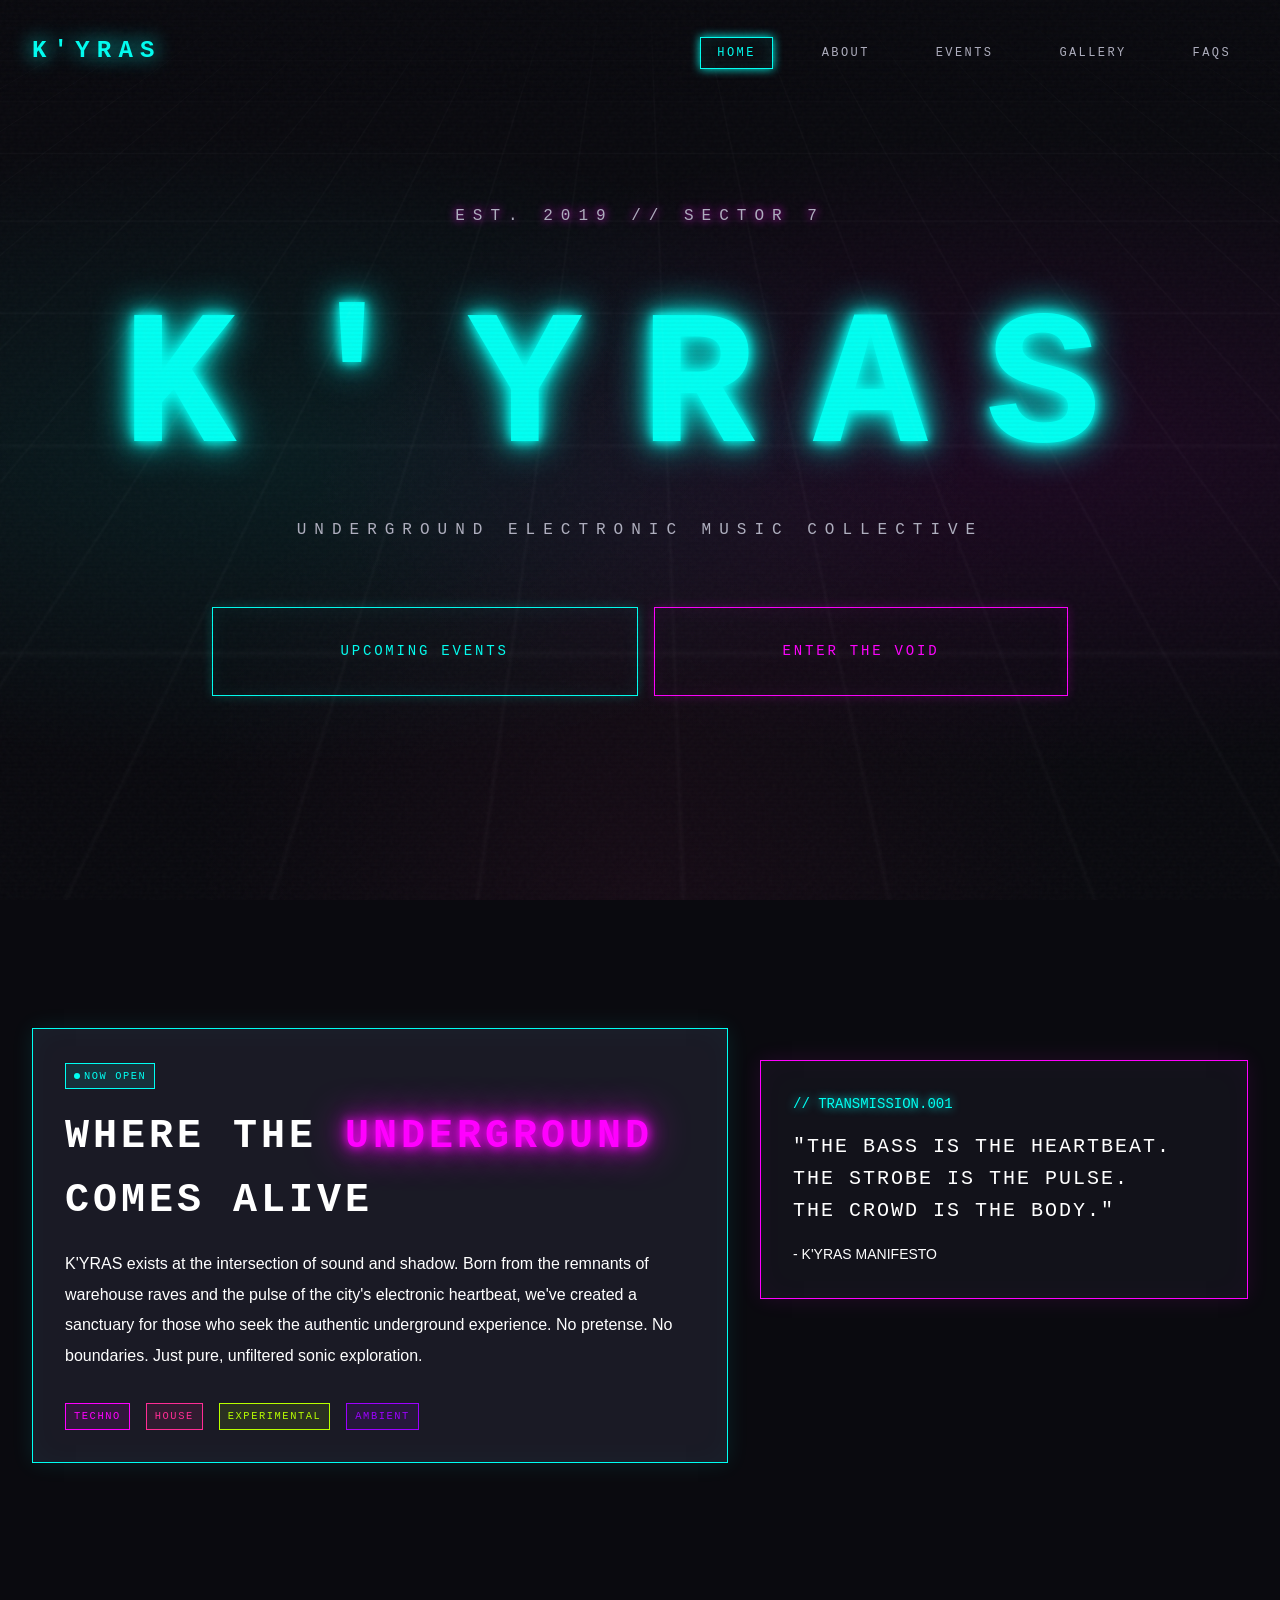
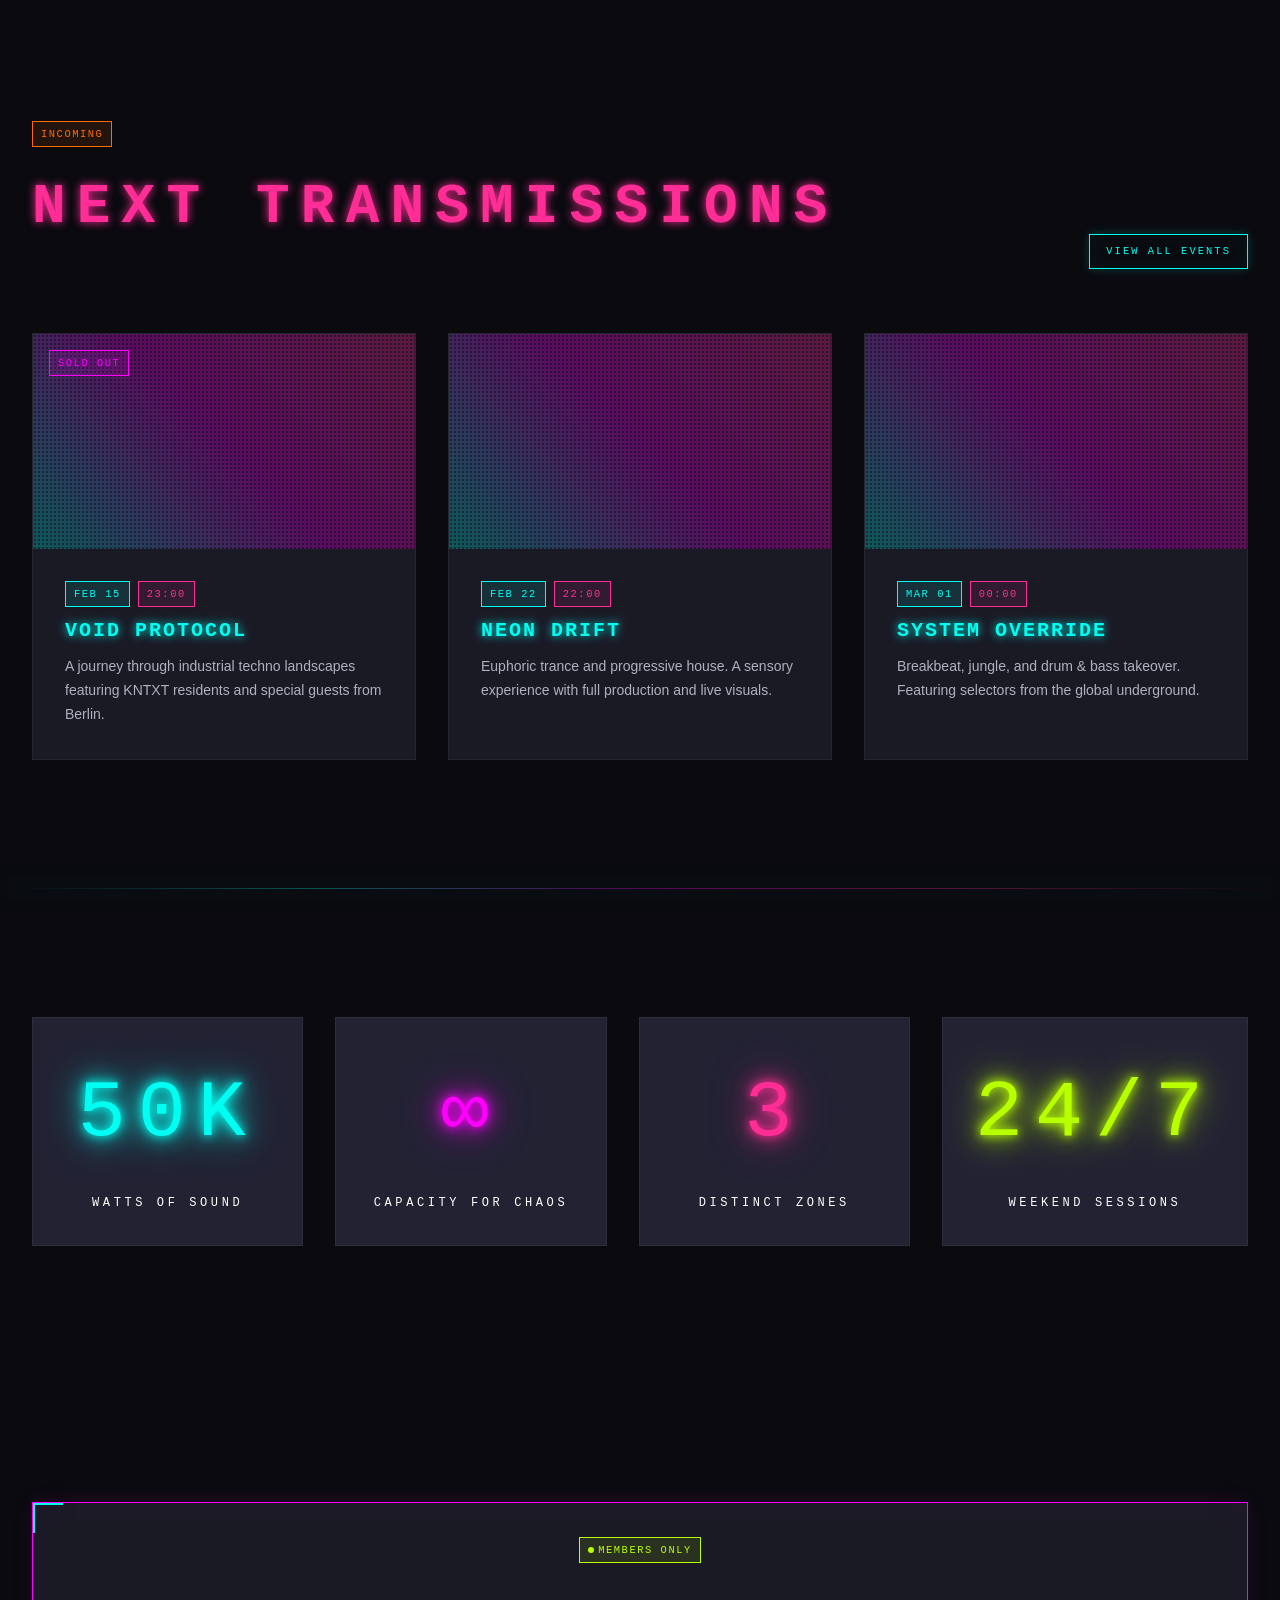
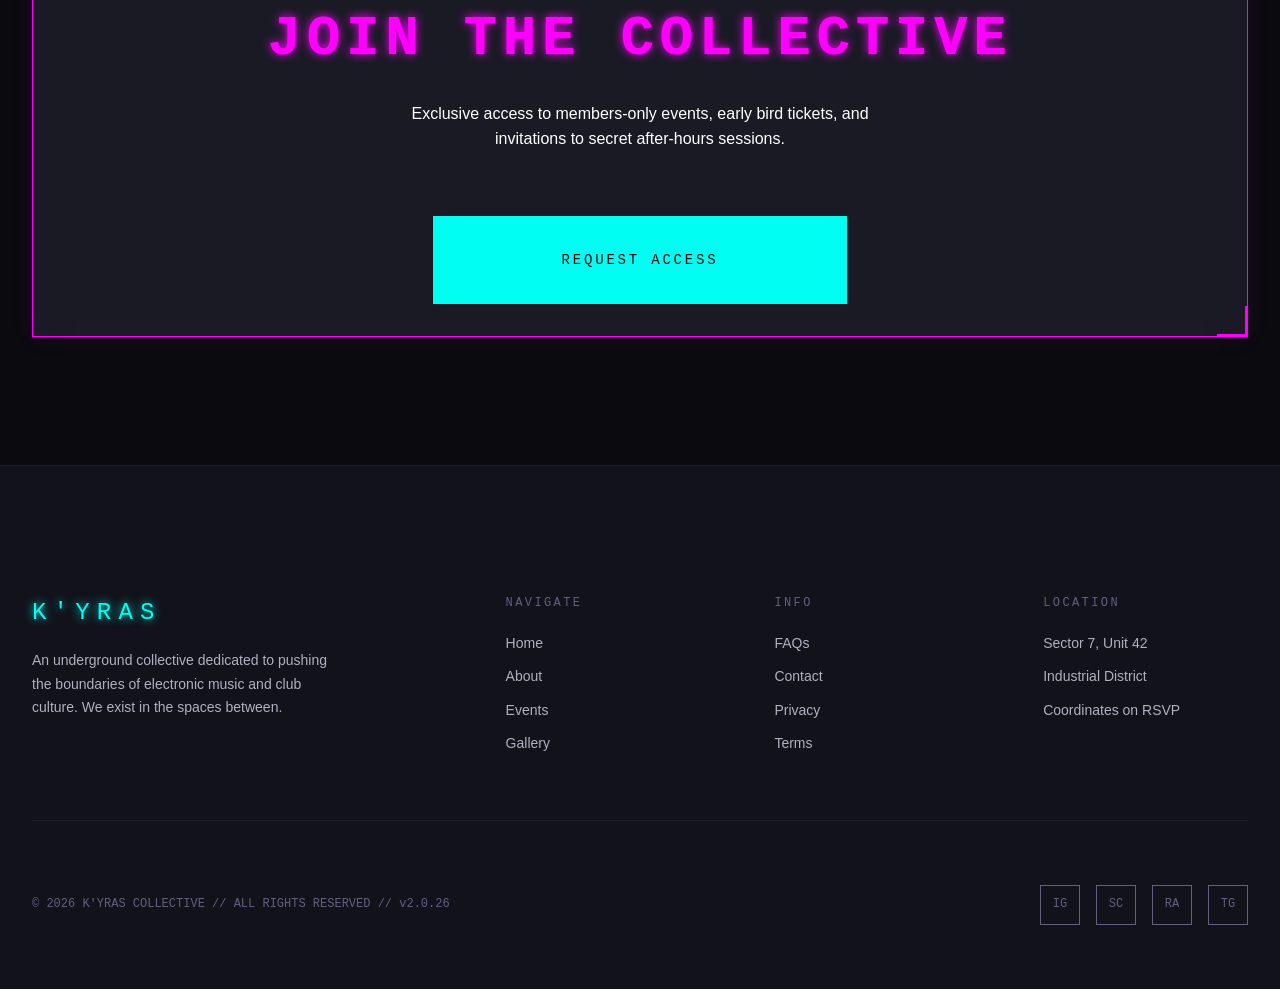
==== index.html @ 22c8f32f "first commit" ====
<!DOCTYPE html>
<html lang="en">
<head>
  <meta charset="UTF-8">
  <meta name="viewport" content="width=device-width, initial-scale=1.0">
  <meta name="description" content="K'YRAS - Underground club experience. Techno, house, and experimental electronic music in the heart of the city.">
  <title>K'YRAS | Underground Club</title>
  <link rel="stylesheet" href="styles.css">
</head>
<body>
  <!-- Scanline overlay -->
  <div class="scanline"></div>

  <!-- Navigation -->
  <nav class="nav">
    <div class="container nav-inner">
      <a href="index.html" class="nav-logo">K'YRAS</a>
      <button class="nav-toggle" aria-label="Toggle navigation">
        <span></span>
        <span></span>
        <span></span>
      </button>
      <ul class="nav-links">
        <li><a href="index.html" class="nav-link active">Home</a></li>
        <li><a href="about.html" class="nav-link">About</a></li>
        <li><a href="events.html" class="nav-link">Events</a></li>
        <li><a href="gallery.html" class="nav-link">Gallery</a></li>
        <li><a href="faqs.html" class="nav-link">FAQs</a></li>
      </ul>
    </div>
  </nav>

  <!-- Hero Section -->
  <header class="hero">
    <div class="hero-background"></div>
    <div class="hero-grid"></div>
    <div class="hero-content">
      <p class="hero-subtitle glow-subtle-magenta">EST. 2019 // SECTOR 7</p>
      <h1 class="hero-title glow-cyan flicker">K'YRAS</h1>
      <p class="hero-subtitle">UNDERGROUND ELECTRONIC MUSIC COLLECTIVE</p>
      <div class="flex justify-center gap-md mt-xl">
        <a href="events.html" class="btn btn-cyan btn-lg">Upcoming Events</a>
        <a href="about.html" class="btn btn-magenta btn-lg">Enter the Void</a>
      </div>
    </div>
  </header>

  <!-- Main Content -->
  <main>
    <!-- Intro Section -->
    <section class="section">
      <div class="container">
        <div class="asymmetric-grid">
          <div class="col-span-7">
            <div class="panel panel-neon-cyan panel-corners">
              <span class="badge badge-cyan badge-pulse mb-md">Now Open</span>
              <h2 class="text-3xl text-display tracking-wide mb-md">
                Where the <span class="glow-magenta">Underground</span> Comes Alive
              </h2>
              <p class="text-secondary mb-lg" style="line-height: 1.9;">
                K'YRAS exists at the intersection of sound and shadow. Born from the remnants of
                warehouse raves and the pulse of the city's electronic heartbeat, we've created
                a sanctuary for those who seek the authentic underground experience. No pretense.
                No boundaries. Just pure, unfiltered sonic exploration.
              </p>
              <div class="flex gap-md flex-wrap">
                <span class="badge badge-magenta">TECHNO</span>
                <span class="badge badge-pink">HOUSE</span>
                <span class="badge badge-lime">EXPERIMENTAL</span>
                <span class="badge badge-purple">AMBIENT</span>
              </div>
            </div>
          </div>
          <div class="col-span-5 offset-down">
            <div class="panel panel-dark panel-neon-magenta">
              <p class="text-mono text-sm glow-subtle-cyan mb-md">// TRANSMISSION.001</p>
              <p class="text-lg text-display tracking-wide">
                "THE BASS IS THE HEARTBEAT.<br>
                THE STROBE IS THE PULSE.<br>
                THE CROWD IS THE BODY."
              </p>
              <p class="text-muted text-sm mt-md">- K'YRAS MANIFESTO</p>
            </div>
          </div>
        </div>
      </div>
    </section>

    <!-- Featured Events Preview -->
    <section class="section">
      <div class="container">
        <div class="section-header flex justify-between items-end">
          <div>
            <span class="badge badge-orange mb-md">INCOMING</span>
            <h2 class="section-title glow-subtle-pink">Next Transmissions</h2>
          </div>
          <a href="events.html" class="btn btn-cyan btn-sm">View All Events</a>
        </div>

        <div class="grid gap-lg mt-xl" style="grid-template-columns: repeat(auto-fit, minmax(350px, 1fr));">
          <!-- Event Card 1 -->
          <article class="card card-glow">
            <div class="card-image">
              <span class="badge badge-magenta" style="position: absolute; top: 1rem; left: 1rem; z-index: 2;">
                SOLD OUT
              </span>
            </div>
            <div class="card-content">
              <div class="flex gap-sm mb-sm">
                <span class="badge badge-cyan">FEB 15</span>
                <span class="badge badge-pink">23:00</span>
              </div>
              <h3 class="card-title glow-subtle-cyan">VOID PROTOCOL</h3>
              <p class="card-text">
                A journey through industrial techno landscapes featuring
                KNTXT residents and special guests from Berlin.
              </p>
            </div>
          </article>

          <!-- Event Card 2 -->
          <article class="card card-glow">
            <div class="card-image"></div>
            <div class="card-content">
              <div class="flex gap-sm mb-sm">
                <span class="badge badge-cyan">FEB 22</span>
                <span class="badge badge-pink">22:00</span>
              </div>
              <h3 class="card-title glow-subtle-cyan">NEON DRIFT</h3>
              <p class="card-text">
                Euphoric trance and progressive house. A sensory experience
                with full production and live visuals.
              </p>
            </div>
          </article>

          <!-- Event Card 3 -->
          <article class="card card-glow">
            <div class="card-image"></div>
            <div class="card-content">
              <div class="flex gap-sm mb-sm">
                <span class="badge badge-cyan">MAR 01</span>
                <span class="badge badge-pink">00:00</span>
              </div>
              <h3 class="card-title glow-subtle-cyan">SYSTEM OVERRIDE</h3>
              <p class="card-text">
                Breakbeat, jungle, and drum & bass takeover.
                Featuring selectors from the global underground.
              </p>
            </div>
          </article>
        </div>
      </div>
    </section>

    <!-- Divider -->
    <div class="divider divider-glow"></div>

    <!-- Stats/Features Section -->
    <section class="section">
      <div class="container">
        <div class="grid grid-4 gap-lg">
          <div class="panel panel-elevated text-center py-xl">
            <p class="text-5xl text-display glow-cyan">50K</p>
            <p class="text-display text-xs tracking-widest text-muted mt-md">WATTS OF SOUND</p>
          </div>
          <div class="panel panel-elevated text-center py-xl">
            <p class="text-5xl text-display glow-magenta">∞</p>
            <p class="text-display text-xs tracking-widest text-muted mt-md">CAPACITY FOR CHAOS</p>
          </div>
          <div class="panel panel-elevated text-center py-xl">
            <p class="text-5xl text-display glow-pink">3</p>
            <p class="text-display text-xs tracking-widest text-muted mt-md">DISTINCT ZONES</p>
          </div>
          <div class="panel panel-elevated text-center py-xl">
            <p class="text-5xl text-display glow-lime">24/7</p>
            <p class="text-display text-xs tracking-widest text-muted mt-md">WEEKEND SESSIONS</p>
          </div>
        </div>
      </div>
    </section>

    <!-- CTA Section -->
    <section class="section py-xxl">
      <div class="container text-center">
        <div class="panel panel-neon-magenta bracket-corners py-xxl px-lg">
          <span class="badge badge-lime badge-pulse mb-lg">MEMBERS ONLY</span>
          <h2 class="text-4xl text-display tracking-wide mb-md glow-subtle-magenta">
            Join the Collective
          </h2>
          <p class="text-secondary mb-xl" style="max-width: 500px; margin-left: auto; margin-right: auto;">
            Exclusive access to members-only events, early bird tickets,
            and invitations to secret after-hours sessions.
          </p>
          <a href="about.html" class="btn btn-filled btn-lg">Request Access</a>
        </div>
      </div>
    </section>
  </main>

  <!-- Footer -->
  <footer class="footer">
    <div class="container">
      <div class="footer-grid">
        <div class="footer-brand">
          <p class="footer-logo">K'YRAS</p>
          <p class="footer-tagline">
            An underground collective dedicated to pushing the boundaries of
            electronic music and club culture. We exist in the spaces between.
          </p>
        </div>
        <div>
          <p class="footer-heading">Navigate</p>
          <ul class="footer-links">
            <li><a href="index.html" class="footer-link">Home</a></li>
            <li><a href="about.html" class="footer-link">About</a></li>
            <li><a href="events.html" class="footer-link">Events</a></li>
            <li><a href="gallery.html" class="footer-link">Gallery</a></li>
          </ul>
        </div>
        <div>
          <p class="footer-heading">Info</p>
          <ul class="footer-links">
            <li><a href="faqs.html" class="footer-link">FAQs</a></li>
            <li><a href="#" class="footer-link">Contact</a></li>
            <li><a href="#" class="footer-link">Privacy</a></li>
            <li><a href="#" class="footer-link">Terms</a></li>
          </ul>
        </div>
        <div>
          <p class="footer-heading">Location</p>
          <ul class="footer-links">
            <li><span class="footer-link">Sector 7, Unit 42</span></li>
            <li><span class="footer-link">Industrial District</span></li>
            <li><span class="footer-link">Coordinates on RSVP</span></li>
          </ul>
        </div>
      </div>
      <div class="footer-bottom">
        <p class="footer-copyright">
          &copy; 2026 K'YRAS COLLECTIVE // ALL RIGHTS RESERVED // v2.0.26
        </p>
        <div class="footer-socials">
          <a href="#" class="footer-social" aria-label="Instagram">IG</a>
          <a href="#" class="footer-social" aria-label="SoundCloud">SC</a>
          <a href="#" class="footer-social" aria-label="Resident Advisor">RA</a>
          <a href="#" class="footer-social" aria-label="Telegram">TG</a>
        </div>
      </div>
    </div>
  </footer>

  <script>
    // Simple mobile nav toggle
    document.querySelector('.nav-toggle').addEventListener('click', function() {
      document.querySelector('.nav-links').classList.toggle('active');
    });
  </script>
</body>
</html>
---- styles.css ----
/* ============================================
   K'YRAS UNDERGROUND CLUB - STYLES
   Y2K Cyber Rave Aesthetic
   ============================================ */

/* ============================================
   CSS VARIABLES - COLOR PALETTE
   ============================================ */
:root {
  /* Primary Dark Backgrounds */
  --bg-void: #0a0a0f;
  --bg-dark: #12121a;
  --bg-panel: #1a1a25;
  --bg-elevated: #222233;

  /* Neon Accent Colors */
  --neon-cyan: #00fff2;
  --neon-magenta: #ff00ff;
  --neon-pink: #ff2d95;
  --neon-lime: #b8ff00;
  --neon-orange: #ff6b00;
  --neon-purple: #9d00ff;
  --neon-blue: #0066ff;

  /* Text Colors */
  --text-primary: #ffffff;
  --text-secondary: #b0b0c0;
  --text-muted: #606080;

  /* Glow Intensities */
  --glow-sm: 0 0 10px;
  --glow-md: 0 0 20px;
  --glow-lg: 0 0 40px;
  --glow-xl: 0 0 60px;

  /* Spacing */
  --space-xs: 0.25rem;
  --space-sm: 0.5rem;
  --space-md: 1rem;
  --space-lg: 2rem;
  --space-xl: 4rem;
  --space-xxl: 8rem;

  /* Border Radius */
  --radius-sm: 2px;
  --radius-md: 4px;
  --radius-lg: 8px;
  --radius-pill: 50px;

  /* Transitions */
  --transition-fast: 0.15s ease;
  --transition-base: 0.3s ease;
  --transition-slow: 0.5s ease;

  /* Typography */
  --font-display: 'Courier New', 'Consolas', monospace;
  --font-body: 'Segoe UI', 'Arial', sans-serif;
  --font-mono: 'Courier New', monospace;
}

/* ============================================
   RESET & BASE STYLES
   ============================================ */
*, *::before, *::after {
  box-sizing: border-box;
  margin: 0;
  padding: 0;
}

html {
  scroll-behavior: smooth;
  font-size: 16px;
}

body {
  font-family: var(--font-body);
  background-color: var(--bg-void);
  color: var(--text-primary);
  line-height: 1.6;
  min-height: 100vh;
  overflow-x: hidden;
}

/* Grain texture overlay */
body::before {
  content: '';
  position: fixed;
  top: 0;
  left: 0;
  width: 100%;
  height: 100%;
  background-image: url("data:image/svg+xml,%3Csvg viewBox='0 0 256 256' xmlns='http://www.w3.org/2000/svg'%3E%3Cfilter id='noise'%3E%3CfeTurbulence type='fractalNoise' baseFrequency='0.9' numOctaves='4' stitchTiles='stitch'/%3E%3C/filter%3E%3Crect width='100%25' height='100%25' filter='url(%23noise)'/%3E%3C/svg%3E");
  opacity: 0.03;
  pointer-events: none;
  z-index: 1000;
}

a {
  color: inherit;
  text-decoration: none;
}

ul, ol {
  list-style: none;
}

img {
  max-width: 100%;
  height: auto;
  display: block;
}

/* ============================================
   TYPOGRAPHY UTILITIES
   ============================================ */
.text-display {
  font-family: var(--font-display);
  text-transform: uppercase;
  letter-spacing: 0.15em;
}

.text-mono {
  font-family: var(--font-mono);
}

.text-xs { font-size: 0.75rem; }
.text-sm { font-size: 0.875rem; }
.text-base { font-size: 1rem; }
.text-lg { font-size: 1.25rem; }
.text-xl { font-size: 1.5rem; }
.text-2xl { font-size: 2rem; }
.text-3xl { font-size: 2.5rem; }
.text-4xl { font-size: 3.5rem; }
.text-5xl { font-size: 5rem; }

.text-center { text-align: center; }
.text-left { text-align: left; }
.text-right { text-align: right; }

.text-uppercase { text-transform: uppercase; }
.text-lowercase { text-transform: lowercase; }

.font-bold { font-weight: 700; }
.font-light { font-weight: 300; }

.tracking-wide { letter-spacing: 0.1em; }
.tracking-wider { letter-spacing: 0.2em; }
.tracking-widest { letter-spacing: 0.3em; }

/* ============================================
   GLOW TEXT CLASSES
   ============================================ */
.glow-cyan {
  color: var(--neon-cyan);
  text-shadow:
    var(--glow-sm) var(--neon-cyan),
    var(--glow-md) var(--neon-cyan),
    var(--glow-lg) var(--neon-cyan);
}

.glow-magenta {
  color: var(--neon-magenta);
  text-shadow:
    var(--glow-sm) var(--neon-magenta),
    var(--glow-md) var(--neon-magenta),
    var(--glow-lg) var(--neon-magenta);
}

.glow-pink {
  color: var(--neon-pink);
  text-shadow:
    var(--glow-sm) var(--neon-pink),
    var(--glow-md) var(--neon-pink),
    var(--glow-lg) var(--neon-pink);
}

.glow-lime {
  color: var(--neon-lime);
  text-shadow:
    var(--glow-sm) var(--neon-lime),
    var(--glow-md) var(--neon-lime),
    var(--glow-lg) var(--neon-lime);
}

.glow-purple {
  color: var(--neon-purple);
  text-shadow:
    var(--glow-sm) var(--neon-purple),
    var(--glow-md) var(--neon-purple),
    var(--glow-lg) var(--neon-purple);
}

.glow-orange {
  color: var(--neon-orange);
  text-shadow:
    var(--glow-sm) var(--neon-orange),
    var(--glow-md) var(--neon-orange),
    var(--glow-lg) var(--neon-orange);
}

/* Subtle glow variants */
.glow-subtle-cyan {
  color: var(--neon-cyan);
  text-shadow: var(--glow-sm) var(--neon-cyan);
}

.glow-subtle-magenta {
  color: var(--neon-magenta);
  text-shadow: var(--glow-sm) var(--neon-magenta);
}

.glow-subtle-pink {
  color: var(--neon-pink);
  text-shadow: var(--glow-sm) var(--neon-pink);
}

/* Animated glow pulse */
.glow-pulse {
  animation: glowPulse 2s ease-in-out infinite;
}

@keyframes glowPulse {
  0%, 100% { opacity: 1; filter: brightness(1); }
  50% { opacity: 0.8; filter: brightness(1.2); }
}

/* ============================================
   LAYOUT UTILITIES
   ============================================ */
.container {
  width: 100%;
  max-width: 1400px;
  margin: 0 auto;
  padding: 0 var(--space-lg);
}

.container-narrow {
  max-width: 900px;
}

.container-wide {
  max-width: 1600px;
}

.flex { display: flex; }
.flex-col { flex-direction: column; }
.flex-wrap { flex-wrap: wrap; }
.items-center { align-items: center; }
.items-start { align-items: flex-start; }
.items-end { align-items: flex-end; }
.justify-center { justify-content: center; }
.justify-between { justify-content: space-between; }
.justify-end { justify-content: flex-end; }
.gap-xs { gap: var(--space-xs); }
.gap-sm { gap: var(--space-sm); }
.gap-md { gap: var(--space-md); }
.gap-lg { gap: var(--space-lg); }
.gap-xl { gap: var(--space-xl); }

.grid { display: grid; }
.grid-2 { grid-template-columns: repeat(2, 1fr); }
.grid-3 { grid-template-columns: repeat(3, 1fr); }
.grid-4 { grid-template-columns: repeat(4, 1fr); }

/* Spacing utilities */
.mt-sm { margin-top: var(--space-sm); }
.mt-md { margin-top: var(--space-md); }
.mt-lg { margin-top: var(--space-lg); }
.mt-xl { margin-top: var(--space-xl); }
.mt-xxl { margin-top: var(--space-xxl); }

.mb-sm { margin-bottom: var(--space-sm); }
.mb-md { margin-bottom: var(--space-md); }
.mb-lg { margin-bottom: var(--space-lg); }
.mb-xl { margin-bottom: var(--space-xl); }

.py-sm { padding-top: var(--space-sm); padding-bottom: var(--space-sm); }
.py-md { padding-top: var(--space-md); padding-bottom: var(--space-md); }
.py-lg { padding-top: var(--space-lg); padding-bottom: var(--space-lg); }
.py-xl { padding-top: var(--space-xl); padding-bottom: var(--space-xl); }
.py-xxl { padding-top: var(--space-xxl); padding-bottom: var(--space-xxl); }

.px-sm { padding-left: var(--space-sm); padding-right: var(--space-sm); }
.px-md { padding-left: var(--space-md); padding-right: var(--space-md); }
.px-lg { padding-left: var(--space-lg); padding-right: var(--space-lg); }

/* ============================================
   NAVIGATION
   ============================================ */
.nav {
  position: fixed;
  top: 0;
  left: 0;
  right: 0;
  z-index: 100;
  background: linear-gradient(180deg, var(--bg-void) 0%, transparent 100%);
  padding: var(--space-lg) 0;
}

.nav-inner {
  display: flex;
  align-items: center;
  justify-content: space-between;
}

.nav-logo {
  font-family: var(--font-display);
  font-size: 1.5rem;
  font-weight: 700;
  letter-spacing: 0.3em;
  color: var(--neon-cyan);
  text-shadow: var(--glow-md) var(--neon-cyan);
  transition: var(--transition-base);
}

.nav-logo:hover {
  text-shadow: var(--glow-xl) var(--neon-cyan);
}

.nav-links {
  display: flex;
  gap: var(--space-lg);
}

.nav-link {
  font-family: var(--font-display);
  font-size: 0.75rem;
  letter-spacing: 0.2em;
  text-transform: uppercase;
  color: var(--text-secondary);
  padding: var(--space-sm) var(--space-md);
  border: 1px solid transparent;
  transition: var(--transition-base);
  position: relative;
}

.nav-link::before {
  content: '';
  position: absolute;
  bottom: 0;
  left: 50%;
  width: 0;
  height: 1px;
  background: var(--neon-cyan);
  box-shadow: var(--glow-sm) var(--neon-cyan);
  transition: var(--transition-base);
  transform: translateX(-50%);
}

.nav-link:hover {
  color: var(--neon-cyan);
  text-shadow: var(--glow-sm) var(--neon-cyan);
}

.nav-link:hover::before {
  width: 100%;
}

.nav-link.active {
  color: var(--neon-cyan);
  border-color: var(--neon-cyan);
  box-shadow:
    inset 0 0 20px rgba(0, 255, 242, 0.1),
    var(--glow-sm) var(--neon-cyan);
}

/* Mobile nav toggle */
.nav-toggle {
  display: none;
  flex-direction: column;
  gap: 5px;
  background: none;
  border: none;
  cursor: pointer;
  padding: var(--space-sm);
}

.nav-toggle span {
  width: 25px;
  height: 2px;
  background: var(--neon-cyan);
  box-shadow: var(--glow-sm) var(--neon-cyan);
}

/* ============================================
   TECHNO BUTTONS
   ============================================ */
.btn {
  display: inline-flex;
  align-items: center;
  justify-content: center;
  gap: var(--space-sm);
  font-family: var(--font-display);
  font-size: 0.75rem;
  letter-spacing: 0.2em;
  text-transform: uppercase;
  padding: var(--space-md) var(--space-xl);
  border: 1px solid currentColor;
  background: transparent;
  cursor: pointer;
  transition: var(--transition-base);
  position: relative;
  overflow: hidden;
}

.btn::before {
  content: '';
  position: absolute;
  top: 0;
  left: -100%;
  width: 100%;
  height: 100%;
  background: linear-gradient(90deg, transparent, rgba(255,255,255,0.1), transparent);
  transition: var(--transition-slow);
}

.btn:hover::before {
  left: 100%;
}

/* Cyan button */
.btn-cyan {
  color: var(--neon-cyan);
  border-color: var(--neon-cyan);
  box-shadow:
    inset 0 0 20px rgba(0, 255, 242, 0.05),
    0 0 10px rgba(0, 255, 242, 0.2);
}

.btn-cyan:hover {
  background: rgba(0, 255, 242, 0.1);
  box-shadow:
    inset 0 0 30px rgba(0, 255, 242, 0.15),
    var(--glow-md) var(--neon-cyan);
  text-shadow: var(--glow-sm) var(--neon-cyan);
}

/* Magenta button */
.btn-magenta {
  color: var(--neon-magenta);
  border-color: var(--neon-magenta);
  box-shadow:
    inset 0 0 20px rgba(255, 0, 255, 0.05),
    0 0 10px rgba(255, 0, 255, 0.2);
}

.btn-magenta:hover {
  background: rgba(255, 0, 255, 0.1);
  box-shadow:
    inset 0 0 30px rgba(255, 0, 255, 0.15),
    var(--glow-md) var(--neon-magenta);
  text-shadow: var(--glow-sm) var(--neon-magenta);
}

/* Pink button */
.btn-pink {
  color: var(--neon-pink);
  border-color: var(--neon-pink);
  box-shadow:
    inset 0 0 20px rgba(255, 45, 149, 0.05),
    0 0 10px rgba(255, 45, 149, 0.2);
}

.btn-pink:hover {
  background: rgba(255, 45, 149, 0.1);
  box-shadow:
    inset 0 0 30px rgba(255, 45, 149, 0.15),
    var(--glow-md) var(--neon-pink);
  text-shadow: var(--glow-sm) var(--neon-pink);
}

/* Lime button */
.btn-lime {
  color: var(--neon-lime);
  border-color: var(--neon-lime);
  box-shadow:
    inset 0 0 20px rgba(184, 255, 0, 0.05),
    0 0 10px rgba(184, 255, 0, 0.2);
}

.btn-lime:hover {
  background: rgba(184, 255, 0, 0.1);
  box-shadow:
    inset 0 0 30px rgba(184, 255, 0, 0.15),
    var(--glow-md) var(--neon-lime);
  text-shadow: var(--glow-sm) var(--neon-lime);
}

/* Filled button variant */
.btn-filled {
  background: var(--neon-cyan);
  color: var(--bg-void);
  border-color: var(--neon-cyan);
}

.btn-filled:hover {
  background: var(--text-primary);
  border-color: var(--text-primary);
  color: var(--bg-void);
}

/* Small button */
.btn-sm {
  padding: var(--space-sm) var(--space-md);
  font-size: 0.65rem;
}

/* Large button */
.btn-lg {
  padding: var(--space-lg) var(--space-xxl);
  font-size: 0.875rem;
}

/* ============================================
   NEON BORDER PANELS
   ============================================ */
.panel {
  background: var(--bg-panel);
  border: 1px solid rgba(255, 255, 255, 0.05);
  padding: var(--space-lg);
  position: relative;
}

.panel-dark {
  background: var(--bg-dark);
}

.panel-elevated {
  background: var(--bg-elevated);
}

/* Neon bordered panels */
.panel-neon-cyan {
  border-color: var(--neon-cyan);
  box-shadow:
    inset 0 0 30px rgba(0, 255, 242, 0.03),
    0 0 20px rgba(0, 255, 242, 0.1);
}

.panel-neon-magenta {
  border-color: var(--neon-magenta);
  box-shadow:
    inset 0 0 30px rgba(255, 0, 255, 0.03),
    0 0 20px rgba(255, 0, 255, 0.1);
}

.panel-neon-pink {
  border-color: var(--neon-pink);
  box-shadow:
    inset 0 0 30px rgba(255, 45, 149, 0.03),
    0 0 20px rgba(255, 45, 149, 0.1);
}

.panel-neon-lime {
  border-color: var(--neon-lime);
  box-shadow:
    inset 0 0 30px rgba(184, 255, 0, 0.03),
    0 0 20px rgba(184, 255, 0, 0.1);
}

.panel-neon-purple {
  border-color: var(--neon-purple);
  box-shadow:
    inset 0 0 30px rgba(157, 0, 255, 0.03),
    0 0 20px rgba(157, 0, 255, 0.1);
}

/* Hover glow effect for panels */
.panel-hover-glow {
  transition: var(--transition-base);
}

.panel-hover-glow:hover {
  transform: translateY(-2px);
}

.panel-neon-cyan.panel-hover-glow:hover {
  box-shadow:
    inset 0 0 40px rgba(0, 255, 242, 0.08),
    0 0 40px rgba(0, 255, 242, 0.2);
}

.panel-neon-magenta.panel-hover-glow:hover {
  box-shadow:
    inset 0 0 40px rgba(255, 0, 255, 0.08),
    0 0 40px rgba(255, 0, 255, 0.2);
}

.panel-neon-pink.panel-hover-glow:hover {
  box-shadow:
    inset 0 0 40px rgba(255, 45, 149, 0.08),
    0 0 40px rgba(255, 45, 149, 0.2);
}

/* Corner accents */
.panel-corners::before,
.panel-corners::after {
  content: '';
  position: absolute;
  width: 20px;
  height: 20px;
  border: 1px solid var(--neon-cyan);
}

.panel-corners::before {
  top: -1px;
  left: -1px;
  border-right: none;
  border-bottom: none;
}

.panel-corners::after {
  bottom: -1px;
  right: -1px;
  border-left: none;
  border-top: none;
}

/* ============================================
   CARD LAYOUTS
   ============================================ */
.card {
  background: var(--bg-panel);
  border: 1px solid rgba(255, 255, 255, 0.05);
  overflow: hidden;
  transition: var(--transition-base);
}

.card-image {
  width: 100%;
  aspect-ratio: 16/9;
  background: var(--bg-dark);
  position: relative;
  overflow: hidden;
}

.card-image::before {
  content: '';
  position: absolute;
  inset: 0;
  background: linear-gradient(
    45deg,
    var(--neon-cyan) 0%,
    var(--neon-magenta) 50%,
    var(--neon-pink) 100%
  );
  opacity: 0.3;
}

/* Halftone pattern overlay */
.card-image::after {
  content: '';
  position: absolute;
  inset: 0;
  background-image: radial-gradient(circle, var(--bg-void) 1px, transparent 1px);
  background-size: 4px 4px;
  opacity: 0.5;
}

.card-content {
  padding: var(--space-lg);
}

.card-title {
  font-family: var(--font-display);
  font-size: 1.25rem;
  letter-spacing: 0.1em;
  margin-bottom: var(--space-sm);
}

.card-text {
  color: var(--text-secondary);
  font-size: 0.875rem;
  line-height: 1.7;
}

/* Card hover effects */
.card-glow:hover {
  border-color: var(--neon-cyan);
  box-shadow: 0 0 30px rgba(0, 255, 242, 0.15);
  transform: translateY(-4px);
}

/* ============================================
   UI BADGES
   ============================================ */
.badge {
  display: inline-flex;
  align-items: center;
  gap: var(--space-xs);
  font-family: var(--font-display);
  font-size: 0.65rem;
  letter-spacing: 0.15em;
  text-transform: uppercase;
  padding: var(--space-xs) var(--space-sm);
  border: 1px solid currentColor;
}

.badge-cyan {
  color: var(--neon-cyan);
  background: rgba(0, 255, 242, 0.1);
  border-color: var(--neon-cyan);
}

.badge-magenta {
  color: var(--neon-magenta);
  background: rgba(255, 0, 255, 0.1);
  border-color: var(--neon-magenta);
}

.badge-pink {
  color: var(--neon-pink);
  background: rgba(255, 45, 149, 0.1);
  border-color: var(--neon-pink);
}

.badge-lime {
  color: var(--neon-lime);
  background: rgba(184, 255, 0, 0.1);
  border-color: var(--neon-lime);
}

.badge-orange {
  color: var(--neon-orange);
  background: rgba(255, 107, 0, 0.1);
  border-color: var(--neon-orange);
}

.badge-purple {
  color: var(--neon-purple);
  background: rgba(157, 0, 255, 0.1);
  border-color: var(--neon-purple);
}

/* Pulsing badge */
.badge-pulse::before {
  content: '';
  width: 6px;
  height: 6px;
  border-radius: 50%;
  background: currentColor;
  animation: badgePulse 1.5s ease-in-out infinite;
}

@keyframes badgePulse {
  0%, 100% { opacity: 1; transform: scale(1); }
  50% { opacity: 0.5; transform: scale(0.8); }
}

/* ============================================
   HERO SECTION
   ============================================ */
.hero {
  min-height: 100vh;
  display: flex;
  align-items: center;
  justify-content: center;
  position: relative;
  overflow: hidden;
}

.hero-background {
  position: absolute;
  inset: 0;
  background:
    radial-gradient(ellipse at 20% 50%, rgba(0, 255, 242, 0.08) 0%, transparent 50%),
    radial-gradient(ellipse at 80% 50%, rgba(255, 0, 255, 0.08) 0%, transparent 50%),
    radial-gradient(ellipse at 50% 100%, rgba(255, 45, 149, 0.05) 0%, transparent 50%);
}

.hero-grid {
  position: absolute;
  inset: 0;
  background-image:
    linear-gradient(rgba(255, 255, 255, 0.02) 1px, transparent 1px),
    linear-gradient(90deg, rgba(255, 255, 255, 0.02) 1px, transparent 1px);
  background-size: 50px 50px;
  transform: perspective(500px) rotateX(60deg);
  transform-origin: center top;
}

.hero-content {
  position: relative;
  z-index: 1;
  text-align: center;
  padding: var(--space-xl);
}

.hero-title {
  font-family: var(--font-display);
  font-size: clamp(3rem, 15vw, 12rem);
  font-weight: 700;
  letter-spacing: 0.3em;
  line-height: 1;
  margin-bottom: var(--space-lg);
}

.hero-subtitle {
  font-family: var(--font-display);
  font-size: clamp(0.75rem, 2vw, 1rem);
  letter-spacing: 0.5em;
  color: var(--text-secondary);
  margin-bottom: var(--space-xl);
}

/* ============================================
   SECTION LAYOUTS
   ============================================ */
.section {
  padding: var(--space-xxl) 0;
  position: relative;
}

.section-header {
  margin-bottom: var(--space-xl);
}

.section-title {
  font-family: var(--font-display);
  font-size: clamp(2rem, 5vw, 3.5rem);
  letter-spacing: 0.2em;
  text-transform: uppercase;
  margin-bottom: var(--space-md);
}

.section-subtitle {
  font-size: 1rem;
  color: var(--text-secondary);
  max-width: 600px;
}

/* Asymmetrical grid layouts */
.asymmetric-grid {
  display: grid;
  grid-template-columns: repeat(12, 1fr);
  gap: var(--space-lg);
}

.col-span-4 { grid-column: span 4; }
.col-span-5 { grid-column: span 5; }
.col-span-6 { grid-column: span 6; }
.col-span-7 { grid-column: span 7; }
.col-span-8 { grid-column: span 8; }
.col-span-12 { grid-column: span 12; }

.row-span-2 { grid-row: span 2; }

/* Offset positioning */
.offset-up { transform: translateY(-2rem); }
.offset-down { transform: translateY(2rem); }

/* ============================================
   EVENT CARDS
   ============================================ */
.event-card {
  display: grid;
  grid-template-columns: auto 1fr auto;
  gap: var(--space-lg);
  padding: var(--space-lg);
  background: var(--bg-panel);
  border: 1px solid rgba(255, 255, 255, 0.05);
  align-items: center;
  transition: var(--transition-base);
}

.event-card:hover {
  border-color: var(--neon-magenta);
  box-shadow: 0 0 30px rgba(255, 0, 255, 0.1);
}

.event-date {
  text-align: center;
  padding: var(--space-md);
  border: 1px solid var(--neon-cyan);
  min-width: 80px;
}

.event-date-day {
  font-family: var(--font-display);
  font-size: 2rem;
  color: var(--neon-cyan);
  line-height: 1;
}

.event-date-month {
  font-family: var(--font-display);
  font-size: 0.75rem;
  letter-spacing: 0.2em;
  color: var(--text-secondary);
  margin-top: var(--space-xs);
}

.event-info {
  display: flex;
  flex-direction: column;
  gap: var(--space-sm);
}

.event-title {
  font-family: var(--font-display);
  font-size: 1.5rem;
  letter-spacing: 0.1em;
}

.event-meta {
  display: flex;
  gap: var(--space-md);
  font-size: 0.875rem;
  color: var(--text-secondary);
}

.event-meta span::before {
  content: '//';
  margin-right: var(--space-sm);
  color: var(--neon-pink);
}

/* ============================================
   GALLERY GRID
   ============================================ */
.gallery-grid {
  display: grid;
  grid-template-columns: repeat(auto-fill, minmax(300px, 1fr));
  gap: var(--space-md);
}

.gallery-item {
  aspect-ratio: 1;
  background: var(--bg-panel);
  position: relative;
  overflow: hidden;
  cursor: pointer;
}

.gallery-item::before {
  content: '';
  position: absolute;
  inset: 0;
  background: linear-gradient(
    135deg,
    var(--neon-cyan) 0%,
    var(--neon-purple) 50%,
    var(--neon-pink) 100%
  );
  opacity: 0.4;
  transition: var(--transition-base);
}

.gallery-item::after {
  content: '';
  position: absolute;
  inset: 0;
  background-image: radial-gradient(circle, var(--bg-void) 1.5px, transparent 1.5px);
  background-size: 6px 6px;
  opacity: 0.6;
}

.gallery-item:hover::before {
  opacity: 0.7;
}

.gallery-item:hover {
  box-shadow: 0 0 40px rgba(0, 255, 242, 0.3);
}

.gallery-item-overlay {
  position: absolute;
  bottom: 0;
  left: 0;
  right: 0;
  padding: var(--space-lg);
  background: linear-gradient(transparent, var(--bg-void));
  z-index: 1;
  transform: translateY(100%);
  transition: var(--transition-base);
}

.gallery-item:hover .gallery-item-overlay {
  transform: translateY(0);
}

/* Masonry-style large items */
.gallery-item-lg {
  grid-column: span 2;
  grid-row: span 2;
}

/* ============================================
   FAQ ACCORDION
   ============================================ */
.faq-item {
  border: 1px solid rgba(255, 255, 255, 0.05);
  margin-bottom: var(--space-md);
  background: var(--bg-panel);
}

.faq-question {
  width: 100%;
  padding: var(--space-lg);
  background: transparent;
  border: none;
  color: var(--text-primary);
  font-family: var(--font-display);
  font-size: 1rem;
  letter-spacing: 0.1em;
  text-align: left;
  cursor: pointer;
  display: flex;
  justify-content: space-between;
  align-items: center;
  transition: var(--transition-base);
}

.faq-question:hover {
  color: var(--neon-cyan);
}

.faq-icon {
  font-family: var(--font-mono);
  font-size: 1.5rem;
  color: var(--neon-magenta);
  transition: var(--transition-base);
}

.faq-item.active .faq-icon {
  transform: rotate(45deg);
}

.faq-answer {
  max-height: 0;
  overflow: hidden;
  transition: var(--transition-base);
}

.faq-item.active .faq-answer {
  max-height: 500px;
}

.faq-answer-content {
  padding: 0 var(--space-lg) var(--space-lg);
  color: var(--text-secondary);
  line-height: 1.8;
}

/* ============================================
   FOOTER
   ============================================ */
.footer {
  padding: var(--space-xxl) 0 var(--space-xl);
  border-top: 1px solid rgba(255, 255, 255, 0.05);
  background: var(--bg-dark);
}

.footer-grid {
  display: grid;
  grid-template-columns: 2fr 1fr 1fr 1fr;
  gap: var(--space-xl);
  margin-bottom: var(--space-xl);
}

.footer-brand {
  max-width: 300px;
}

.footer-logo {
  font-family: var(--font-display);
  font-size: 1.5rem;
  letter-spacing: 0.3em;
  color: var(--neon-cyan);
  text-shadow: var(--glow-sm) var(--neon-cyan);
  margin-bottom: var(--space-md);
}

.footer-tagline {
  color: var(--text-secondary);
  font-size: 0.875rem;
  line-height: 1.7;
}

.footer-heading {
  font-family: var(--font-display);
  font-size: 0.75rem;
  letter-spacing: 0.2em;
  text-transform: uppercase;
  color: var(--text-muted);
  margin-bottom: var(--space-md);
}

.footer-links {
  display: flex;
  flex-direction: column;
  gap: var(--space-sm);
}

.footer-link {
  color: var(--text-secondary);
  font-size: 0.875rem;
  transition: var(--transition-base);
}

.footer-link:hover {
  color: var(--neon-cyan);
  text-shadow: var(--glow-sm) var(--neon-cyan);
}

.footer-bottom {
  display: flex;
  justify-content: space-between;
  align-items: center;
  padding-top: var(--space-xl);
  border-top: 1px solid rgba(255, 255, 255, 0.05);
}

.footer-copyright {
  font-family: var(--font-mono);
  font-size: 0.75rem;
  color: var(--text-muted);
}

.footer-socials {
  display: flex;
  gap: var(--space-md);
}

.footer-social {
  width: 40px;
  height: 40px;
  border: 1px solid var(--text-muted);
  display: flex;
  align-items: center;
  justify-content: center;
  font-family: var(--font-mono);
  font-size: 0.75rem;
  color: var(--text-muted);
  transition: var(--transition-base);
}

.footer-social:hover {
  border-color: var(--neon-cyan);
  color: var(--neon-cyan);
  box-shadow: var(--glow-sm) var(--neon-cyan);
}

/* ============================================
   DECORATIVE ELEMENTS
   ============================================ */
.scanline {
  position: fixed;
  top: 0;
  left: 0;
  width: 100%;
  height: 100%;
  background: linear-gradient(
    transparent 50%,
    rgba(0, 0, 0, 0.02) 50%
  );
  background-size: 100% 4px;
  pointer-events: none;
  z-index: 999;
}

.divider {
  height: 1px;
  background: linear-gradient(
    90deg,
    transparent,
    var(--neon-cyan),
    var(--neon-magenta),
    var(--neon-pink),
    transparent
  );
  opacity: 0.3;
}

.divider-glow {
  box-shadow: 0 0 20px var(--neon-cyan);
}

/* Decorative corner brackets */
.bracket-corners {
  position: relative;
}

.bracket-corners::before,
.bracket-corners::after {
  content: '';
  position: absolute;
  width: 30px;
  height: 30px;
}

.bracket-corners::before {
  top: 0;
  left: 0;
  border-top: 2px solid var(--neon-cyan);
  border-left: 2px solid var(--neon-cyan);
}

.bracket-corners::after {
  bottom: 0;
  right: 0;
  border-bottom: 2px solid var(--neon-magenta);
  border-right: 2px solid var(--neon-magenta);
}

/* ============================================
   PAGE-SPECIFIC: ABOUT
   ============================================ */
.about-intro {
  display: grid;
  grid-template-columns: 1fr 1fr;
  gap: var(--space-xl);
  align-items: center;
}

.about-visual {
  aspect-ratio: 4/5;
  background: var(--bg-panel);
  position: relative;
  overflow: hidden;
}

.about-visual::before {
  content: '';
  position: absolute;
  inset: 0;
  background:
    linear-gradient(45deg, var(--neon-cyan) 0%, transparent 50%),
    linear-gradient(-45deg, var(--neon-magenta) 0%, transparent 50%);
  opacity: 0.3;
}

.about-stats {
  display: grid;
  grid-template-columns: repeat(3, 1fr);
  gap: var(--space-lg);
  margin-top: var(--space-xl);
}

.stat-item {
  text-align: center;
  padding: var(--space-lg);
  border: 1px solid rgba(255, 255, 255, 0.05);
}

.stat-number {
  font-family: var(--font-display);
  font-size: 3rem;
  color: var(--neon-cyan);
  text-shadow: var(--glow-sm) var(--neon-cyan);
  line-height: 1;
}

.stat-label {
  font-family: var(--font-display);
  font-size: 0.75rem;
  letter-spacing: 0.2em;
  color: var(--text-muted);
  margin-top: var(--space-sm);
}

/* ============================================
   PAGE-SPECIFIC: EVENTS
   ============================================ */
.events-featured {
  position: relative;
  padding: var(--space-xl);
  background: var(--bg-panel);
  border: 1px solid var(--neon-magenta);
  box-shadow:
    inset 0 0 60px rgba(255, 0, 255, 0.05),
    0 0 40px rgba(255, 0, 255, 0.1);
  margin-bottom: var(--space-xl);
}

.events-featured::before {
  content: 'FEATURED';
  position: absolute;
  top: -1px;
  right: var(--space-lg);
  background: var(--neon-magenta);
  color: var(--bg-void);
  font-family: var(--font-display);
  font-size: 0.65rem;
  letter-spacing: 0.2em;
  padding: var(--space-xs) var(--space-md);
}

/* ============================================
   PAGE-SPECIFIC: GALLERY
   ============================================ */
.gallery-filters {
  display: flex;
  gap: var(--space-md);
  margin-bottom: var(--space-xl);
  flex-wrap: wrap;
}

.gallery-filter {
  background: transparent;
  border: 1px solid rgba(255, 255, 255, 0.1);
  color: var(--text-secondary);
  font-family: var(--font-display);
  font-size: 0.7rem;
  letter-spacing: 0.15em;
  padding: var(--space-sm) var(--space-md);
  cursor: pointer;
  transition: var(--transition-base);
}

.gallery-filter:hover,
.gallery-filter.active {
  border-color: var(--neon-cyan);
  color: var(--neon-cyan);
}

/* ============================================
   RESPONSIVE STYLES
   ============================================ */
@media (max-width: 1024px) {
  .asymmetric-grid {
    grid-template-columns: repeat(6, 1fr);
  }

  .col-span-4,
  .col-span-5,
  .col-span-6,
  .col-span-7,
  .col-span-8 {
    grid-column: span 6;
  }

  .footer-grid {
    grid-template-columns: repeat(2, 1fr);
  }

  .about-intro {
    grid-template-columns: 1fr;
  }
}

@media (max-width: 768px) {
  :root {
    --space-xl: 3rem;
    --space-xxl: 5rem;
  }

  .nav-links {
    position: absolute;
    top: 100%;
    left: 0;
    right: 0;
    flex-direction: column;
    background: var(--bg-void);
    padding: var(--space-lg);
    gap: 0;
    display: none;
    border-bottom: 1px solid rgba(255, 255, 255, 0.05);
  }

  .nav-links.active {
    display: flex;
  }

  .nav-link {
    padding: var(--space-md);
    border-bottom: 1px solid rgba(255, 255, 255, 0.05);
  }

  .nav-toggle {
    display: flex;
  }

  .grid-2,
  .grid-3,
  .grid-4 {
    grid-template-columns: 1fr;
  }

  .asymmetric-grid {
    grid-template-columns: 1fr;
  }

  .col-span-4,
  .col-span-5,
  .col-span-6,
  .col-span-7,
  .col-span-8,
  .col-span-12 {
    grid-column: span 1;
  }

  .event-card {
    grid-template-columns: 1fr;
    text-align: center;
  }

  .event-date {
    justify-self: center;
  }

  .event-meta {
    justify-content: center;
    flex-wrap: wrap;
  }

  .footer-grid {
    grid-template-columns: 1fr;
    text-align: center;
  }

  .footer-brand {
    max-width: 100%;
  }

  .footer-bottom {
    flex-direction: column;
    gap: var(--space-lg);
  }

  .about-stats {
    grid-template-columns: 1fr;
  }

  .gallery-item-lg {
    grid-column: span 1;
    grid-row: span 1;
  }

  .offset-up,
  .offset-down {
    transform: none;
  }
}

@media (max-width: 480px) {
  .hero-title {
    letter-spacing: 0.15em;
  }

  .hero-subtitle {
    letter-spacing: 0.2em;
  }

  .btn {
    width: 100%;
  }

  .gallery-grid {
    grid-template-columns: 1fr;
  }
}

/* ============================================
   ANIMATIONS
   ============================================ */
@keyframes flicker {
  0%, 100% { opacity: 1; }
  50% { opacity: 0.8; }
  52% { opacity: 1; }
  54% { opacity: 0.9; }
  56% { opacity: 1; }
}

.flicker {
  animation: flicker 3s infinite;
}

@keyframes float {
  0%, 100% { transform: translateY(0); }
  50% { transform: translateY(-10px); }
}

.float {
  animation: float 4s ease-in-out infinite;
}

@keyframes scanMove {
  0% { top: -100%; }
  100% { top: 100%; }
}

.scan-effect::after {
  content: '';
  position: absolute;
  left: 0;
  width: 100%;
  height: 50%;
  background: linear-gradient(
    transparent,
    rgba(0, 255, 242, 0.03),
    transparent
  );
  animation: scanMove 8s linear infinite;
}
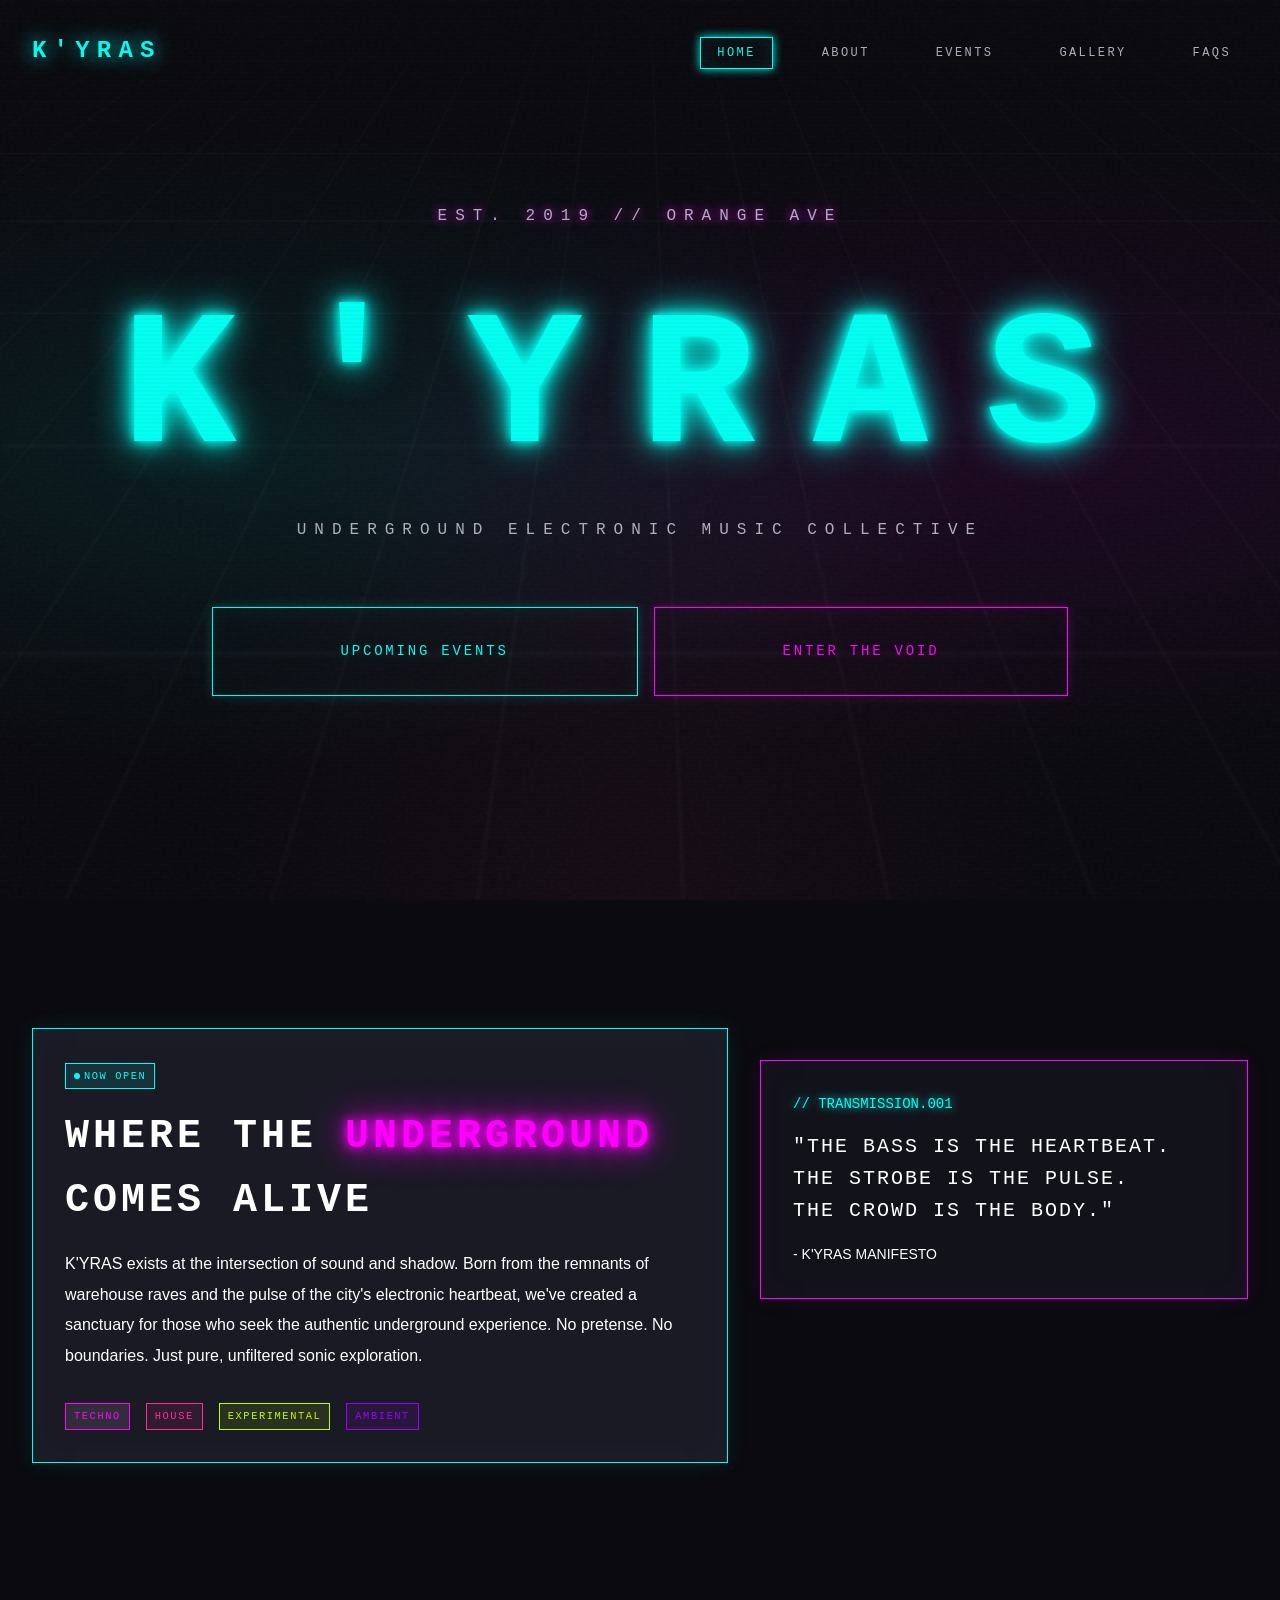
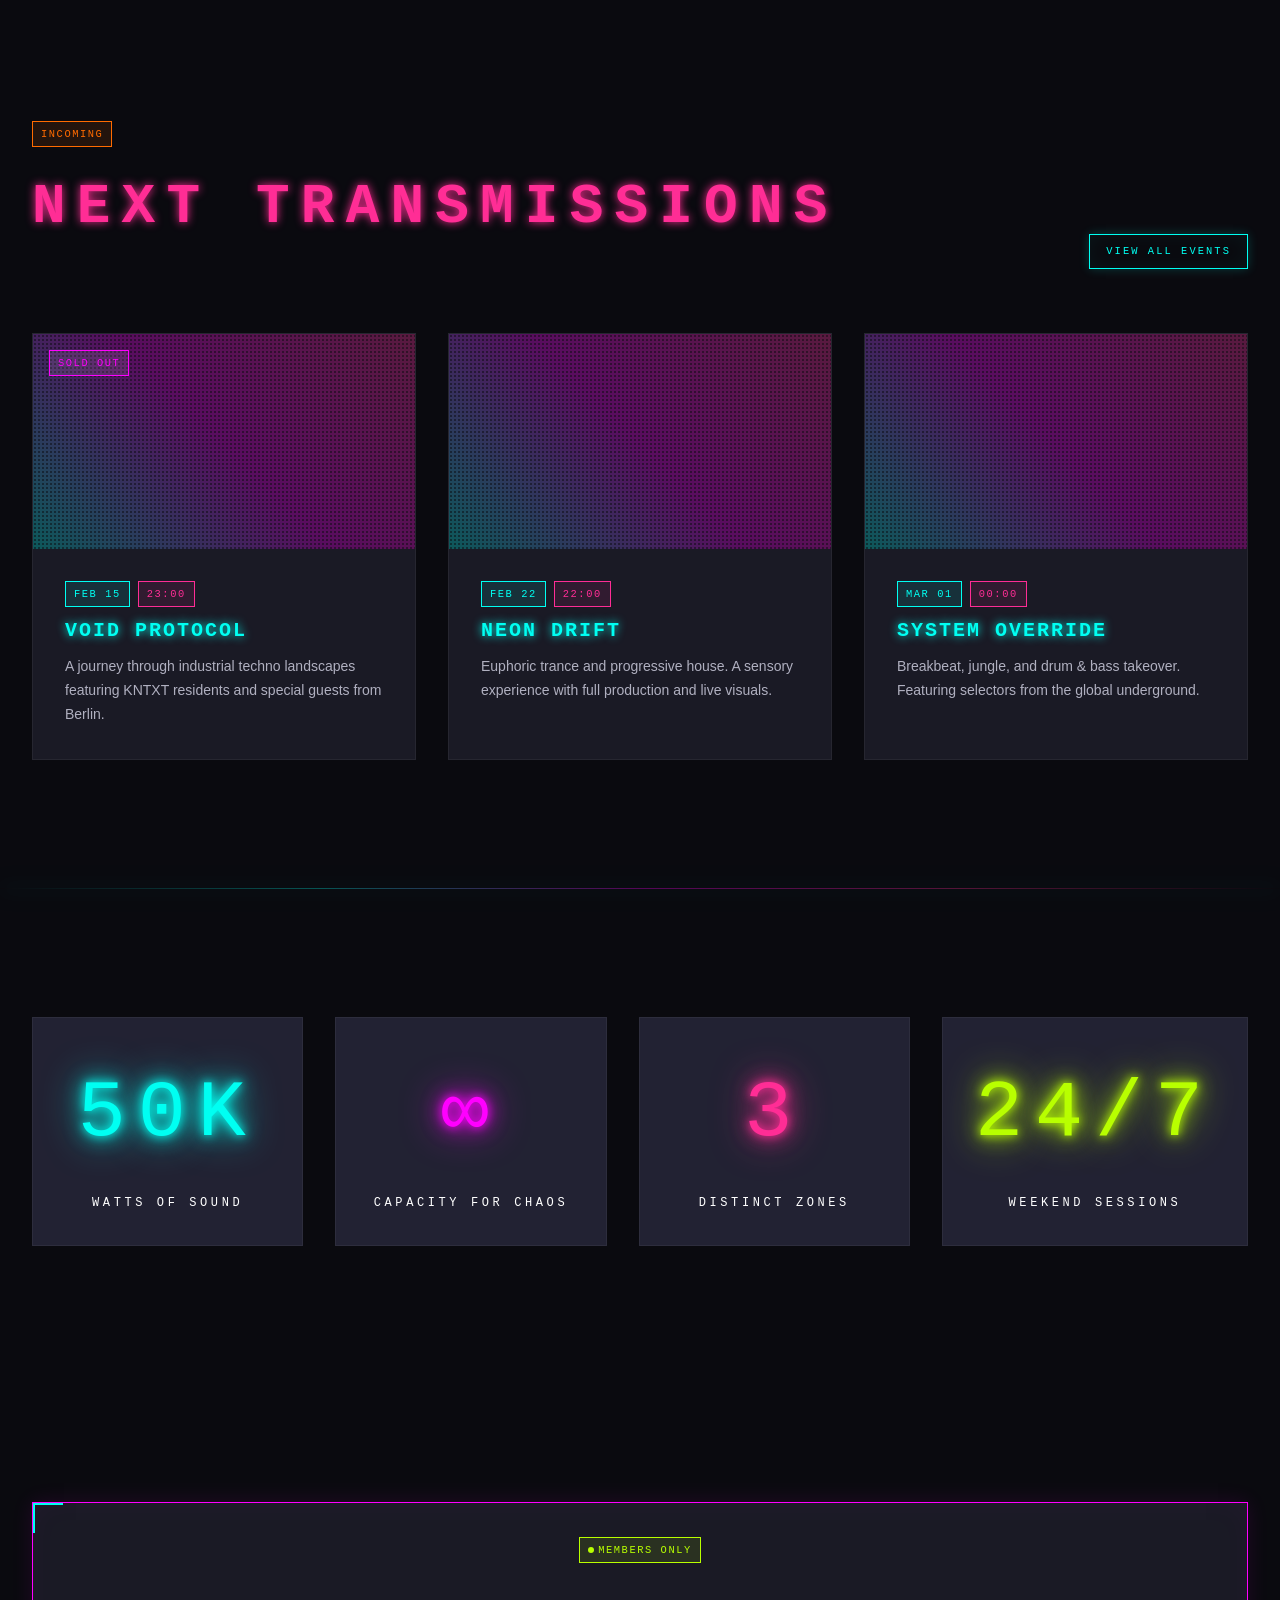
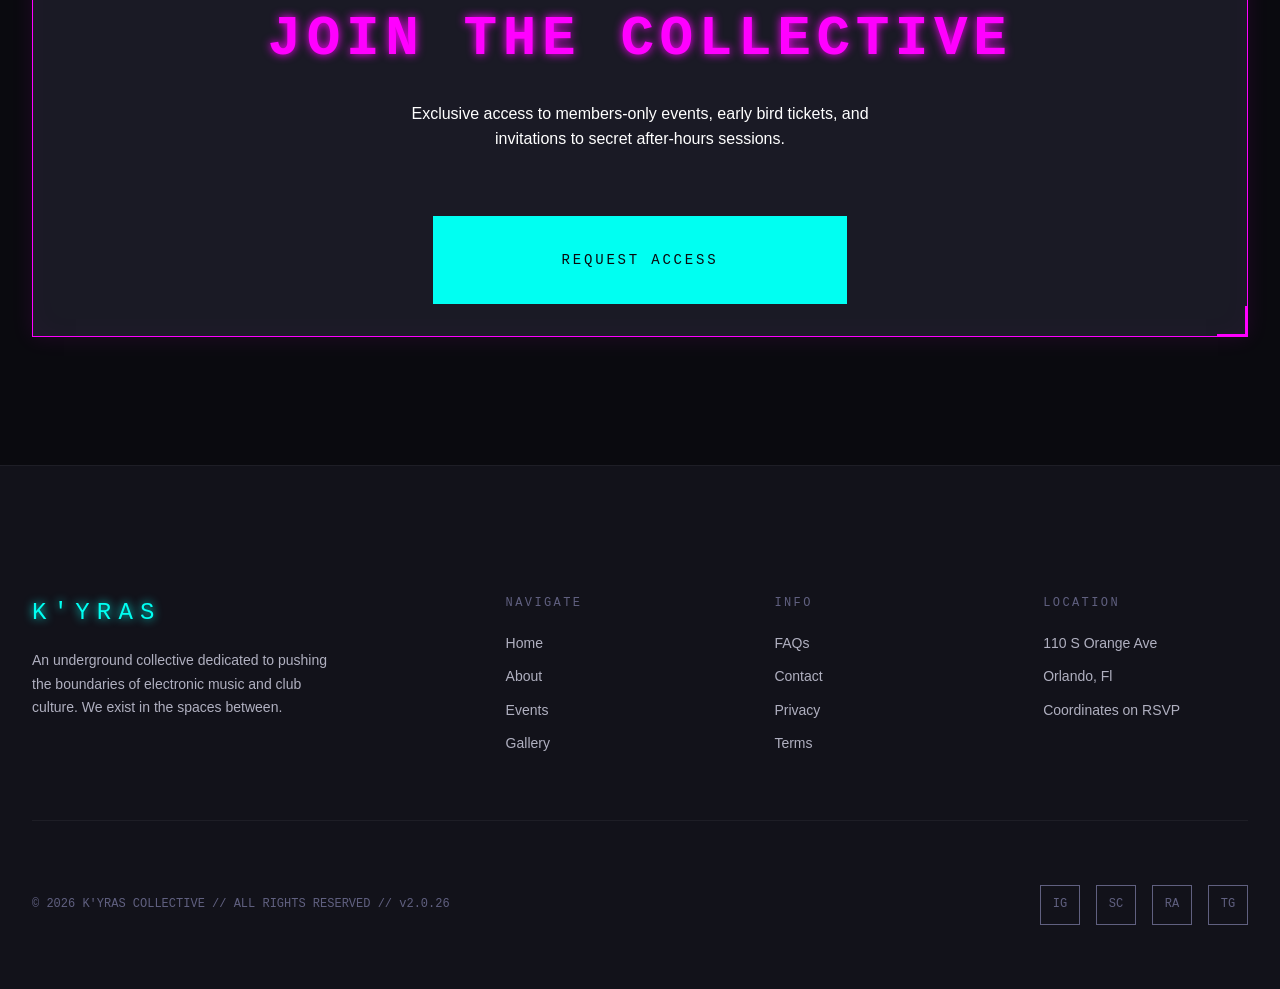
==== commit 71c977cb: "Updated content, images, and minor styling changes." ====
--- a/index.html
+++ b/index.html
@@ -1,12 +1,15 @@
 <!DOCTYPE html>
 <html lang="en">
+
 <head>
   <meta charset="UTF-8">
   <meta name="viewport" content="width=device-width, initial-scale=1.0">
-  <meta name="description" content="K'YRAS - Underground club experience. Techno, house, and experimental electronic music in the heart of the city.">
+  <meta name="description"
+    content="K'YRAS - Underground club experience. Techno, house, and experimental electronic music in the heart of the city.">
   <title>K'YRAS | Underground Club</title>
   <link rel="stylesheet" href="styles.css">
 </head>
+
 <body>
   <!-- Scanline overlay -->
   <div class="scanline"></div>
@@ -35,7 +38,7 @@
     <div class="hero-background"></div>
     <div class="hero-grid"></div>
     <div class="hero-content">
-      <p class="hero-subtitle glow-subtle-magenta">EST. 2019 // SECTOR 7</p>
+      <p class="hero-subtitle glow-subtle-magenta">EST. 2019 // ORANGE AVE </p>
       <h1 class="hero-title glow-cyan flicker">K'YRAS</h1>
       <p class="hero-subtitle">UNDERGROUND ELECTRONIC MUSIC COLLECTIVE</p>
       <div class="flex justify-center gap-md mt-xl">
@@ -230,8 +233,8 @@
         <div>
           <p class="footer-heading">Location</p>
           <ul class="footer-links">
-            <li><span class="footer-link">Sector 7, Unit 42</span></li>
-            <li><span class="footer-link">Industrial District</span></li>
+            <li><span class="footer-link">110 S Orange Ave</span></li>
+            <li><span class="footer-link">Orlando, Fl</span></li>
             <li><span class="footer-link">Coordinates on RSVP</span></li>
           </ul>
         </div>
@@ -252,9 +255,10 @@
 
   <script>
     // Simple mobile nav toggle
-    document.querySelector('.nav-toggle').addEventListener('click', function() {
+    document.querySelector('.nav-toggle').addEventListener('click', function () {
       document.querySelector('.nav-links').classList.toggle('active');
     });
   </script>
 </body>
-</html>
+
+</html>
--- a/styles.css
+++ b/styles.css
@@ -61,7 +61,9 @@
 /* ============================================
    RESET & BASE STYLES
    ============================================ */
-*, *::before, *::after {
+*,
+*::before,
+*::after {
   box-sizing: border-box;
   margin: 0;
   padding: 0;
@@ -100,7 +102,8 @@
   text-decoration: none;
 }
 
-ul, ol {
+ul,
+ol {
   list-style: none;
 }
 
@@ -123,29 +126,81 @@
   font-family: var(--font-mono);
 }
 
-.text-xs { font-size: 0.75rem; }
-.text-sm { font-size: 0.875rem; }
-.text-base { font-size: 1rem; }
-.text-lg { font-size: 1.25rem; }
-.text-xl { font-size: 1.5rem; }
-.text-2xl { font-size: 2rem; }
-.text-3xl { font-size: 2.5rem; }
-.text-4xl { font-size: 3.5rem; }
-.text-5xl { font-size: 5rem; }
-
-.text-center { text-align: center; }
-.text-left { text-align: left; }
-.text-right { text-align: right; }
-
-.text-uppercase { text-transform: uppercase; }
-.text-lowercase { text-transform: lowercase; }
-
-.font-bold { font-weight: 700; }
-.font-light { font-weight: 300; }
-
-.tracking-wide { letter-spacing: 0.1em; }
-.tracking-wider { letter-spacing: 0.2em; }
-.tracking-widest { letter-spacing: 0.3em; }
+.text-xs {
+  font-size: 0.75rem;
+}
+
+.text-sm {
+  font-size: 0.875rem;
+}
+
+.text-base {
+  font-size: 1rem;
+}
+
+.text-lg {
+  font-size: 1.25rem;
+}
+
+.text-xl {
+  font-size: 1.5rem;
+}
+
+.text-2xl {
+  font-size: 2rem;
+}
+
+.text-3xl {
+  font-size: 2.5rem;
+}
+
+.text-4xl {
+  font-size: 3.5rem;
+}
+
+.text-5xl {
+  font-size: 5rem;
+}
+
+.text-center {
+  text-align: center;
+}
+
+.text-left {
+  text-align: left;
+}
+
+.text-right {
+  text-align: right;
+}
+
+.text-uppercase {
+  text-transform: uppercase;
+}
+
+.text-lowercase {
+  text-transform: lowercase;
+}
+
+.font-bold {
+  font-weight: 700;
+}
+
+.font-light {
+  font-weight: 300;
+}
+
+.tracking-wide {
+  letter-spacing: 0.1em;
+}
+
+.tracking-wider {
+  letter-spacing: 0.2em;
+}
+
+.tracking-widest {
+  letter-spacing: 0.3em;
+}
 
 /* ============================================
    GLOW TEXT CLASSES
@@ -220,8 +275,17 @@
 }
 
 @keyframes glowPulse {
-  0%, 100% { opacity: 1; filter: brightness(1); }
-  50% { opacity: 0.8; filter: brightness(1.2); }
+
+  0%,
+  100% {
+    opacity: 1;
+    filter: brightness(1);
+  }
+
+  50% {
+    opacity: 0.8;
+    filter: brightness(1.2);
+  }
 }
 
 /* ============================================
@@ -242,47 +306,154 @@
   max-width: 1600px;
 }
 
-.flex { display: flex; }
-.flex-col { flex-direction: column; }
-.flex-wrap { flex-wrap: wrap; }
-.items-center { align-items: center; }
-.items-start { align-items: flex-start; }
-.items-end { align-items: flex-end; }
-.justify-center { justify-content: center; }
-.justify-between { justify-content: space-between; }
-.justify-end { justify-content: flex-end; }
-.gap-xs { gap: var(--space-xs); }
-.gap-sm { gap: var(--space-sm); }
-.gap-md { gap: var(--space-md); }
-.gap-lg { gap: var(--space-lg); }
-.gap-xl { gap: var(--space-xl); }
-
-.grid { display: grid; }
-.grid-2 { grid-template-columns: repeat(2, 1fr); }
-.grid-3 { grid-template-columns: repeat(3, 1fr); }
-.grid-4 { grid-template-columns: repeat(4, 1fr); }
+.flex {
+  display: flex;
+}
+
+.flex-col {
+  flex-direction: column;
+}
+
+.flex-wrap {
+  flex-wrap: wrap;
+}
+
+.items-center {
+  align-items: center;
+}
+
+.items-start {
+  align-items: flex-start;
+}
+
+.items-end {
+  align-items: flex-end;
+}
+
+.justify-center {
+  justify-content: center;
+}
+
+.justify-between {
+  justify-content: space-between;
+}
+
+.justify-end {
+  justify-content: flex-end;
+}
+
+.gap-xs {
+  gap: var(--space-xs);
+}
+
+.gap-sm {
+  gap: var(--space-sm);
+}
+
+.gap-md {
+  gap: var(--space-md);
+}
+
+.gap-lg {
+  gap: var(--space-lg);
+}
+
+.gap-xl {
+  gap: var(--space-xl);
+}
+
+.grid {
+  display: grid;
+}
+
+.grid-2 {
+  grid-template-columns: repeat(2, 1fr);
+}
+
+.grid-3 {
+  grid-template-columns: repeat(3, 1fr);
+}
+
+.grid-4 {
+  grid-template-columns: repeat(4, 1fr);
+}
 
 /* Spacing utilities */
-.mt-sm { margin-top: var(--space-sm); }
-.mt-md { margin-top: var(--space-md); }
-.mt-lg { margin-top: var(--space-lg); }
-.mt-xl { margin-top: var(--space-xl); }
-.mt-xxl { margin-top: var(--space-xxl); }
-
-.mb-sm { margin-bottom: var(--space-sm); }
-.mb-md { margin-bottom: var(--space-md); }
-.mb-lg { margin-bottom: var(--space-lg); }
-.mb-xl { margin-bottom: var(--space-xl); }
-
-.py-sm { padding-top: var(--space-sm); padding-bottom: var(--space-sm); }
-.py-md { padding-top: var(--space-md); padding-bottom: var(--space-md); }
-.py-lg { padding-top: var(--space-lg); padding-bottom: var(--space-lg); }
-.py-xl { padding-top: var(--space-xl); padding-bottom: var(--space-xl); }
-.py-xxl { padding-top: var(--space-xxl); padding-bottom: var(--space-xxl); }
-
-.px-sm { padding-left: var(--space-sm); padding-right: var(--space-sm); }
-.px-md { padding-left: var(--space-md); padding-right: var(--space-md); }
-.px-lg { padding-left: var(--space-lg); padding-right: var(--space-lg); }
+.mt-sm {
+  margin-top: var(--space-sm);
+}
+
+.mt-md {
+  margin-top: var(--space-md);
+}
+
+.mt-lg {
+  margin-top: var(--space-lg);
+}
+
+.mt-xl {
+  margin-top: var(--space-xl);
+}
+
+.mt-xxl {
+  margin-top: var(--space-xxl);
+}
+
+.mb-sm {
+  margin-bottom: var(--space-sm);
+}
+
+.mb-md {
+  margin-bottom: var(--space-md);
+}
+
+.mb-lg {
+  margin-bottom: var(--space-lg);
+}
+
+.mb-xl {
+  margin-bottom: var(--space-xl);
+}
+
+.py-sm {
+  padding-top: var(--space-sm);
+  padding-bottom: var(--space-sm);
+}
+
+.py-md {
+  padding-top: var(--space-md);
+  padding-bottom: var(--space-md);
+}
+
+.py-lg {
+  padding-top: var(--space-lg);
+  padding-bottom: var(--space-lg);
+}
+
+.py-xl {
+  padding-top: var(--space-xl);
+  padding-bottom: var(--space-xl);
+}
+
+.py-xxl {
+  padding-top: var(--space-xxl);
+  padding-bottom: var(--space-xxl);
+}
+
+.px-sm {
+  padding-left: var(--space-sm);
+  padding-right: var(--space-sm);
+}
+
+.px-md {
+  padding-left: var(--space-md);
+  padding-right: var(--space-md);
+}
+
+.px-lg {
+  padding-left: var(--space-lg);
+  padding-right: var(--space-lg);
+}
 
 /* ============================================
    NAVIGATION
@@ -410,7 +581,7 @@
   left: -100%;
   width: 100%;
   height: 100%;
-  background: linear-gradient(90deg, transparent, rgba(255,255,255,0.1), transparent);
+  background: linear-gradient(90deg, transparent, rgba(255, 255, 255, 0.1), transparent);
   transition: var(--transition-slow);
 }
 
@@ -638,12 +809,10 @@
   content: '';
   position: absolute;
   inset: 0;
-  background: linear-gradient(
-    45deg,
-    var(--neon-cyan) 0%,
-    var(--neon-magenta) 50%,
-    var(--neon-pink) 100%
-  );
+  background: linear-gradient(45deg,
+      var(--neon-cyan) 0%,
+      var(--neon-magenta) 50%,
+      var(--neon-pink) 100%);
   opacity: 0.3;
 }
 
@@ -704,7 +873,7 @@
 
 .badge-magenta {
   color: var(--neon-magenta);
-  background: rgba(255, 0, 255, 0.1);
+  background: rgba(255, 215, 255, 0.1);
   border-color: var(--neon-magenta);
 }
 
@@ -743,8 +912,17 @@
 }
 
 @keyframes badgePulse {
-  0%, 100% { opacity: 1; transform: scale(1); }
-  50% { opacity: 0.5; transform: scale(0.8); }
+
+  0%,
+  100% {
+    opacity: 1;
+    transform: scale(1);
+  }
+
+  50% {
+    opacity: 0.5;
+    transform: scale(0.8);
+  }
 }
 
 /* ============================================
@@ -836,18 +1014,42 @@
   gap: var(--space-lg);
 }
 
-.col-span-4 { grid-column: span 4; }
-.col-span-5 { grid-column: span 5; }
-.col-span-6 { grid-column: span 6; }
-.col-span-7 { grid-column: span 7; }
-.col-span-8 { grid-column: span 8; }
-.col-span-12 { grid-column: span 12; }
-
-.row-span-2 { grid-row: span 2; }
+.col-span-4 {
+  grid-column: span 4;
+}
+
+.col-span-5 {
+  grid-column: span 5;
+}
+
+.col-span-6 {
+  grid-column: span 6;
+}
+
+.col-span-7 {
+  grid-column: span 7;
+}
+
+.col-span-8 {
+  grid-column: span 8;
+}
+
+.col-span-12 {
+  grid-column: span 12;
+}
+
+.row-span-2 {
+  grid-row: span 2;
+}
 
 /* Offset positioning */
-.offset-up { transform: translateY(-2rem); }
-.offset-down { transform: translateY(2rem); }
+.offset-up {
+  transform: translateY(-2rem);
+}
+
+.offset-down {
+  transform: translateY(2rem);
+}
 
 /* ============================================
    EVENT CARDS
@@ -936,16 +1138,15 @@
   content: '';
   position: absolute;
   inset: 0;
-  background: linear-gradient(
-    135deg,
-    var(--neon-cyan) 0%,
-    var(--neon-purple) 50%,
-    var(--neon-pink) 100%
-  );
-  opacity: 0.4;
+  background: linear-gradient(135deg,
+      var(--neon-cyan) 15%,
+      var(--neon-purple) 45%,
+      var(--neon-pink) 100%);
+  opacity: 0.2;
   transition: var(--transition-base);
 }
 
+/* hated this lolllll
 .gallery-item::after {
   content: '';
   position: absolute;
@@ -953,7 +1154,7 @@
   background-image: radial-gradient(circle, var(--bg-void) 1.5px, transparent 1.5px);
   background-size: 6px 6px;
   opacity: 0.6;
-}
+} */
 
 .gallery-item:hover::before {
   opacity: 0.7;
@@ -1150,10 +1351,8 @@
   left: 0;
   width: 100%;
   height: 100%;
-  background: linear-gradient(
-    transparent 50%,
-    rgba(0, 0, 0, 0.02) 50%
-  );
+  background: linear-gradient(transparent 50%,
+      rgba(0, 0, 0, 0.02) 50%);
   background-size: 100% 4px;
   pointer-events: none;
   z-index: 999;
@@ -1161,14 +1360,12 @@
 
 .divider {
   height: 1px;
-  background: linear-gradient(
-    90deg,
-    transparent,
-    var(--neon-cyan),
-    var(--neon-magenta),
-    var(--neon-pink),
-    transparent
-  );
+  background: linear-gradient(90deg,
+      transparent,
+      var(--neon-cyan),
+      var(--neon-magenta),
+      var(--neon-pink),
+      transparent);
   opacity: 0.3;
 }
 
@@ -1455,11 +1652,27 @@
    ANIMATIONS
    ============================================ */
 @keyframes flicker {
-  0%, 100% { opacity: 1; }
-  50% { opacity: 0.8; }
-  52% { opacity: 1; }
-  54% { opacity: 0.9; }
-  56% { opacity: 1; }
+
+  0%,
+  100% {
+    opacity: 1;
+  }
+
+  50% {
+    opacity: 0.8;
+  }
+
+  52% {
+    opacity: 1;
+  }
+
+  54% {
+    opacity: 0.9;
+  }
+
+  56% {
+    opacity: 1;
+  }
 }
 
 .flicker {
@@ -1467,8 +1680,15 @@
 }
 
 @keyframes float {
-  0%, 100% { transform: translateY(0); }
-  50% { transform: translateY(-10px); }
+
+  0%,
+  100% {
+    transform: translateY(0);
+  }
+
+  50% {
+    transform: translateY(-10px);
+  }
 }
 
 .float {
@@ -1476,8 +1696,13 @@
 }
 
 @keyframes scanMove {
-  0% { top: -100%; }
-  100% { top: 100%; }
+  0% {
+    top: -100%;
+  }
+
+  100% {
+    top: 100%;
+  }
 }
 
 .scan-effect::after {
@@ -1486,10 +1711,8 @@
   left: 0;
   width: 100%;
   height: 50%;
-  background: linear-gradient(
-    transparent,
-    rgba(0, 255, 242, 0.03),
-    transparent
-  );
+  background: linear-gradient(transparent,
+      rgba(0, 255, 242, 0.03),
+      transparent);
   animation: scanMove 8s linear infinite;
-}
+}
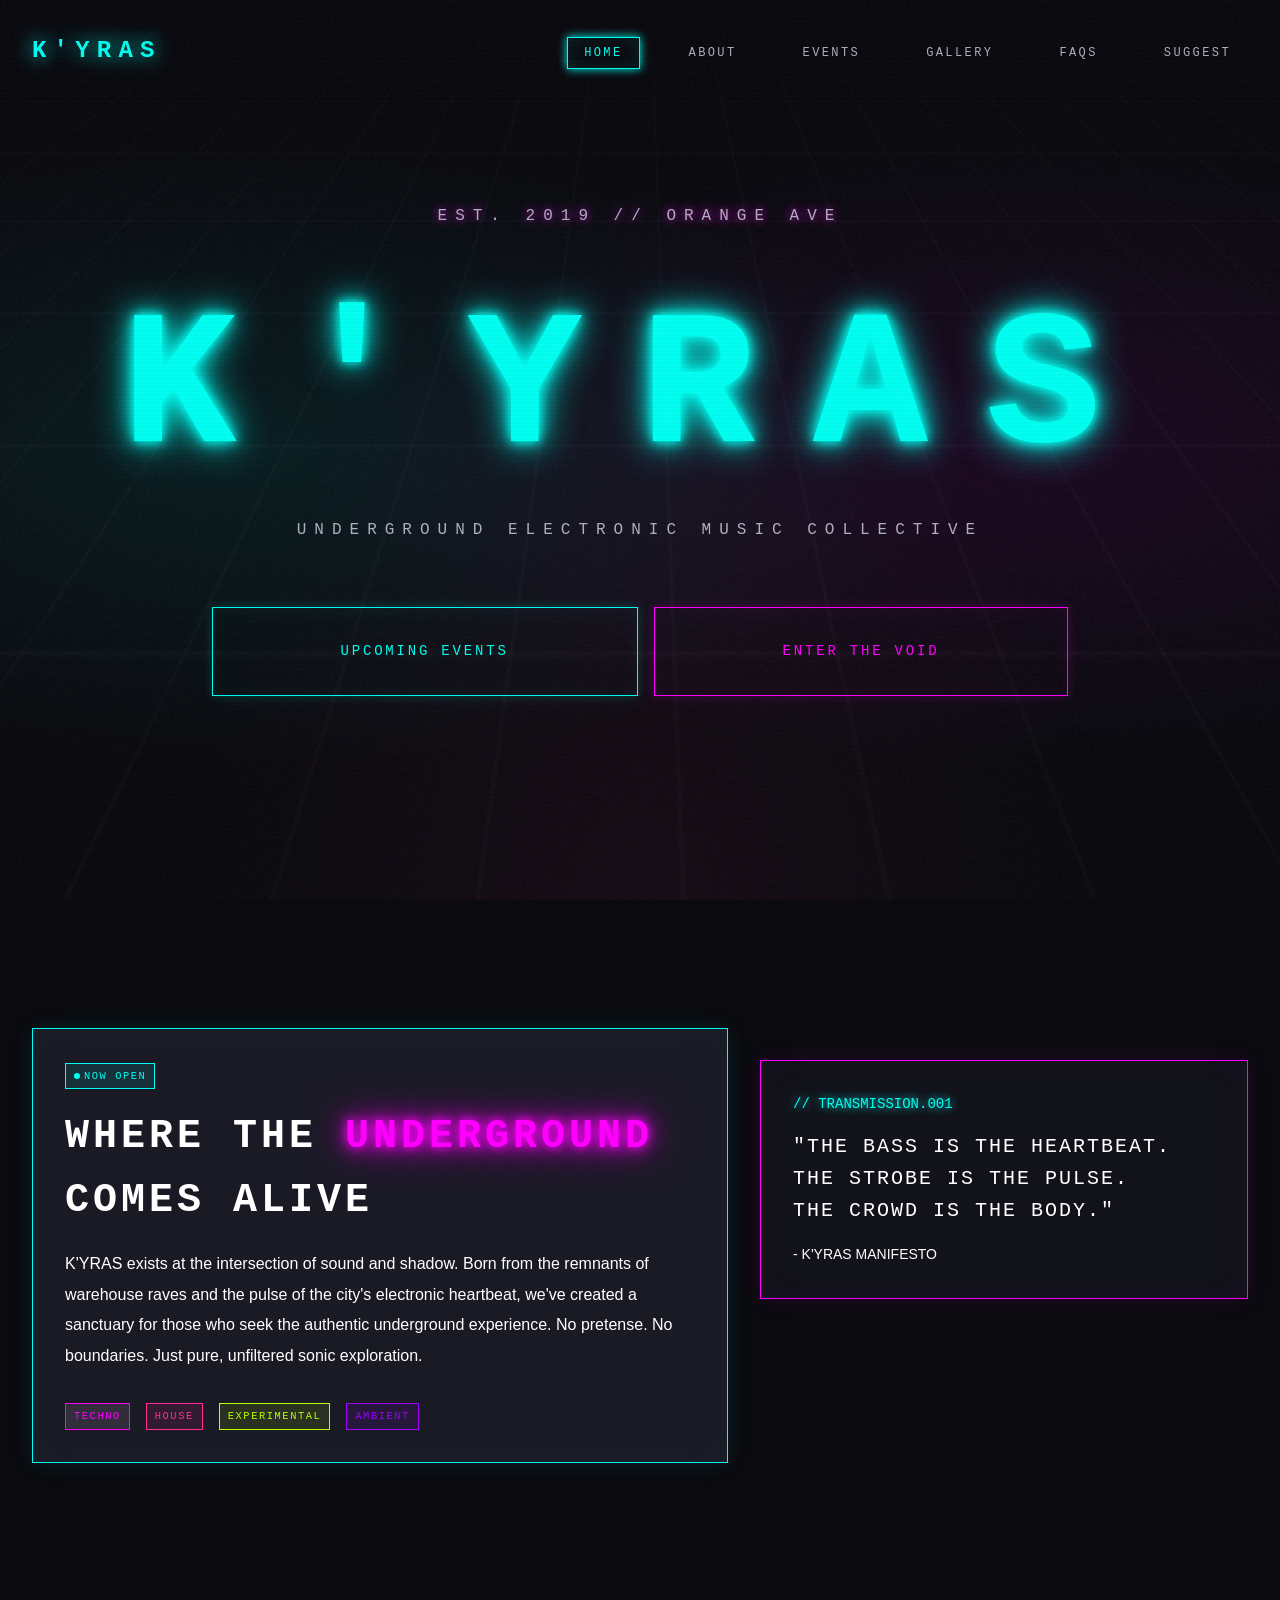
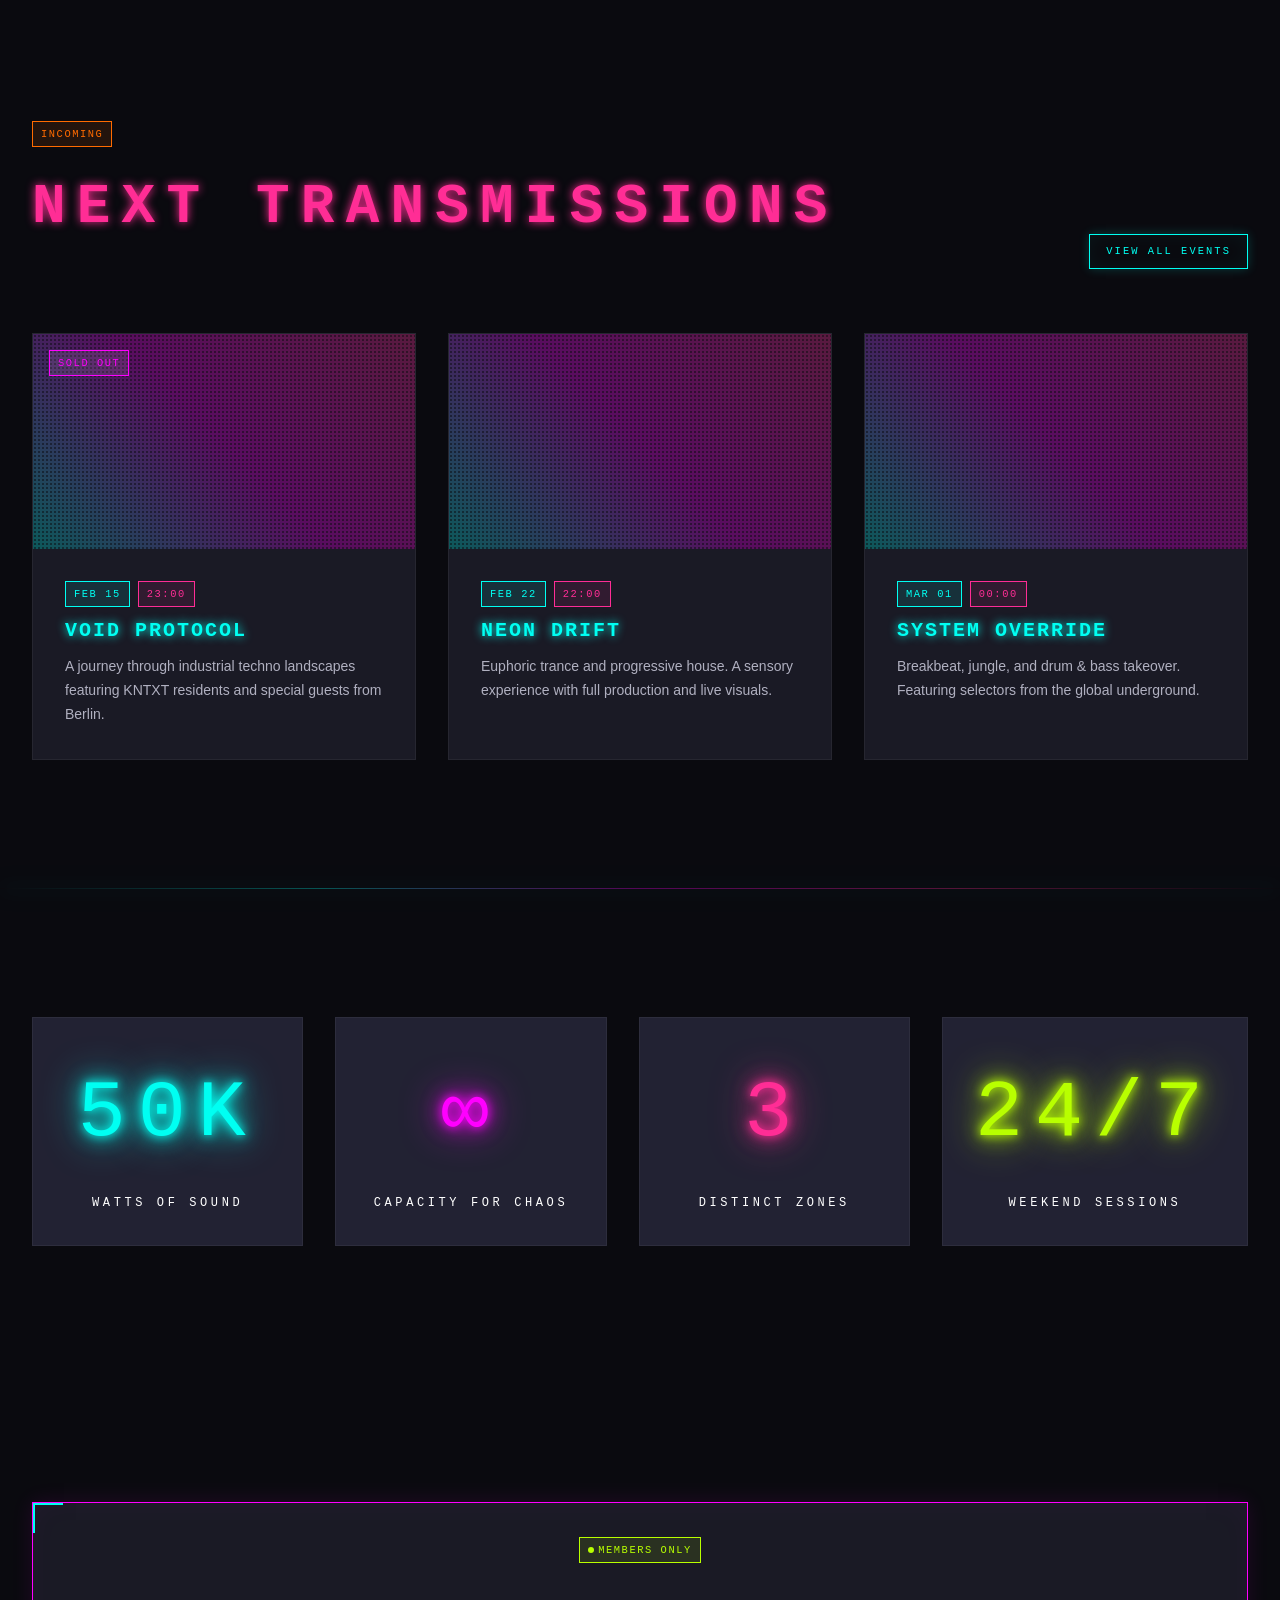
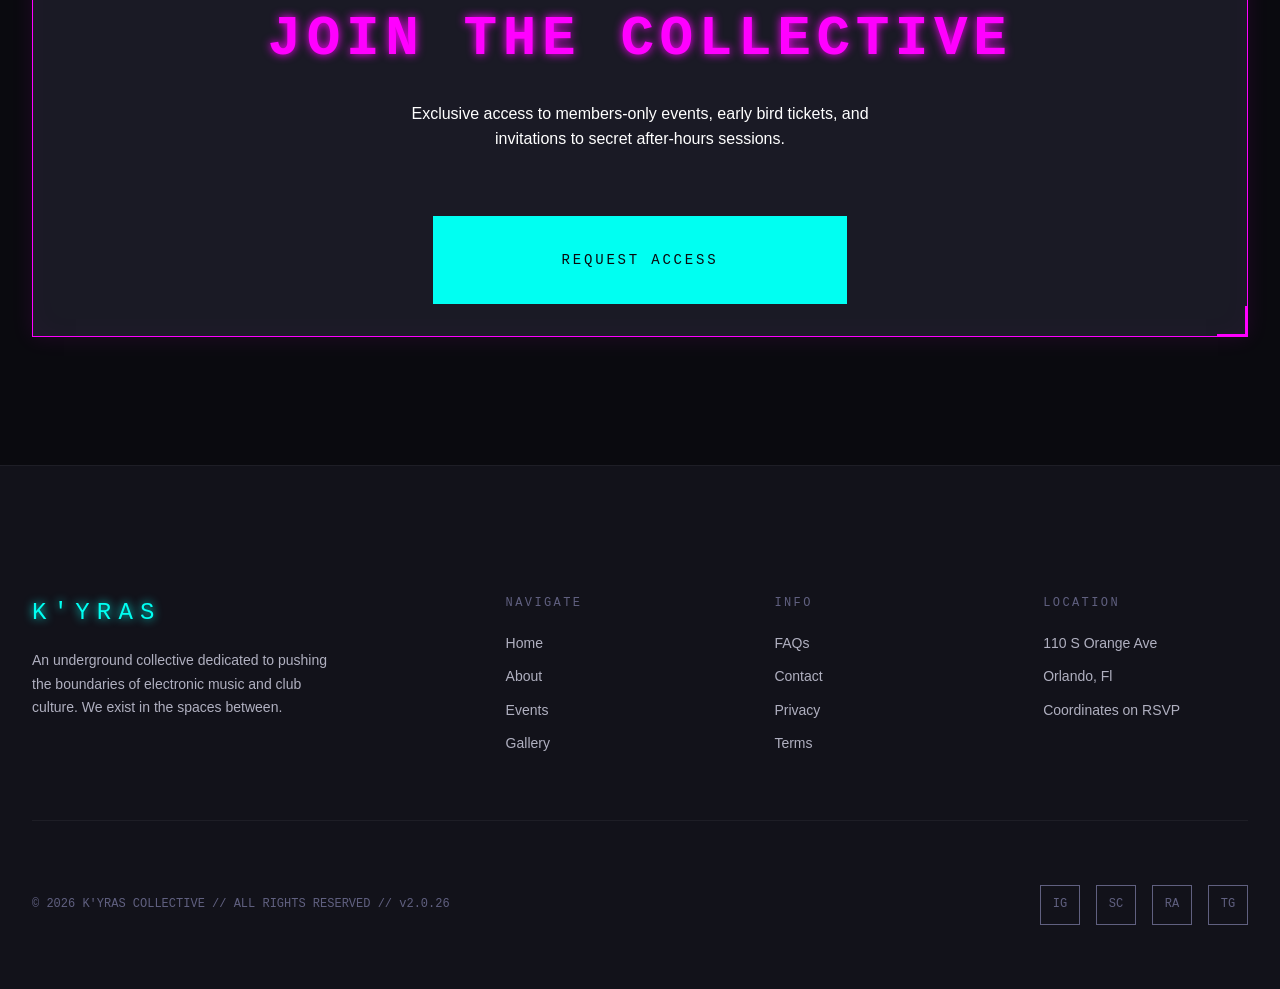
==== commit 7ef06a20: "added a song suggestion feature for week five" ====
--- a/index.html
+++ b/index.html
@@ -29,6 +29,7 @@
         <li><a href="events.html" class="nav-link">Events</a></li>
         <li><a href="gallery.html" class="nav-link">Gallery</a></li>
         <li><a href="faqs.html" class="nav-link">FAQs</a></li>
+        <li><a href="suggest.html" class="nav-link">Suggest</a></li>
       </ul>
     </div>
   </nav>
--- a/styles.css
+++ b/styles.css
@@ -1512,6 +1512,121 @@
 }
 
 /* ============================================
+   SONG SUGGESTION FORM
+   ============================================ */
+#suggest-form {
+  background: var(--bg-panel);
+  border: 1px solid rgba(255, 255, 255, 0.05);
+  padding: var(--space-xl);
+  max-width: 600px;
+}
+
+.form-group {
+  margin-bottom: var(--space-lg);
+}
+
+.form-group label {
+  display: block;
+  font-family: var(--font-display);
+  font-size: 0.75rem;
+  letter-spacing: 0.15em;
+  text-transform: uppercase;
+  color: var(--text-secondary);
+  margin-bottom: var(--space-sm);
+}
+
+.form-group .required {
+  color: var(--neon-cyan);
+}
+
+.form-group input,
+.form-group select,
+.form-group textarea {
+  width: 100%;
+  padding: var(--space-md);
+  font-family: var(--font-body);
+  font-size: 0.95rem;
+  color: var(--text-primary);
+  background: var(--bg-dark);
+  border: 1px solid rgba(255, 255, 255, 0.1);
+  border-radius: var(--radius-sm);
+  outline: none;
+  transition: var(--transition-base);
+}
+
+.form-group input::placeholder,
+.form-group textarea::placeholder {
+  color: var(--text-muted);
+}
+
+.form-group input:focus,
+.form-group select:focus,
+.form-group textarea:focus {
+  border-color: var(--neon-cyan);
+  box-shadow: 0 0 10px rgba(0, 255, 242, 0.15);
+}
+
+.form-group select {
+  appearance: none;
+  background-image: url("data:image/svg+xml,%3Csvg xmlns='http://www.w3.org/2000/svg' width='12' height='8'%3E%3Cpath d='M1 1l5 5 5-5' stroke='%23b0b0c0' fill='none' stroke-width='1.5'/%3E%3C/svg%3E");
+  background-repeat: no-repeat;
+  background-position: right var(--space-md) center;
+  cursor: pointer;
+}
+
+.form-group textarea {
+  resize: vertical;
+  min-height: 100px;
+}
+
+#suggest-form .btn {
+  width: 100%;
+}
+
+.form-group.has-error input,
+.form-group.has-error select,
+.form-group.has-error textarea {
+  border-color: var(--neon-pink);
+  box-shadow: 0 0 10px rgba(255, 0, 128, 0.15);
+}
+
+.form-error {
+  display: block;
+  margin-top: var(--space-sm);
+  font-family: var(--font-display);
+  font-size: 0.7rem;
+  letter-spacing: 0.1em;
+  text-transform: uppercase;
+  color: var(--neon-pink);
+}
+
+.suggest-confirmation {
+  background: var(--bg-panel);
+  border: 1px solid var(--neon-cyan);
+  box-shadow: 0 0 30px rgba(0, 255, 242, 0.1);
+  padding: var(--space-xxl) var(--space-xl);
+  max-width: 600px;
+  text-align: center;
+}
+
+.suggest-confirmation-icon {
+  font-size: 3rem;
+  color: var(--neon-cyan);
+  text-shadow: 0 0 20px var(--neon-cyan);
+  margin-bottom: var(--space-md);
+}
+
+.suggest-confirmation-title {
+  font-size: 2rem;
+  margin-bottom: var(--space-md);
+}
+
+.suggest-confirmation-message {
+  color: var(--text-secondary);
+  font-size: 1rem;
+}
+
+/* ============================================
    RESPONSIVE STYLES
    ============================================ */
 @media (max-width: 1024px) {
